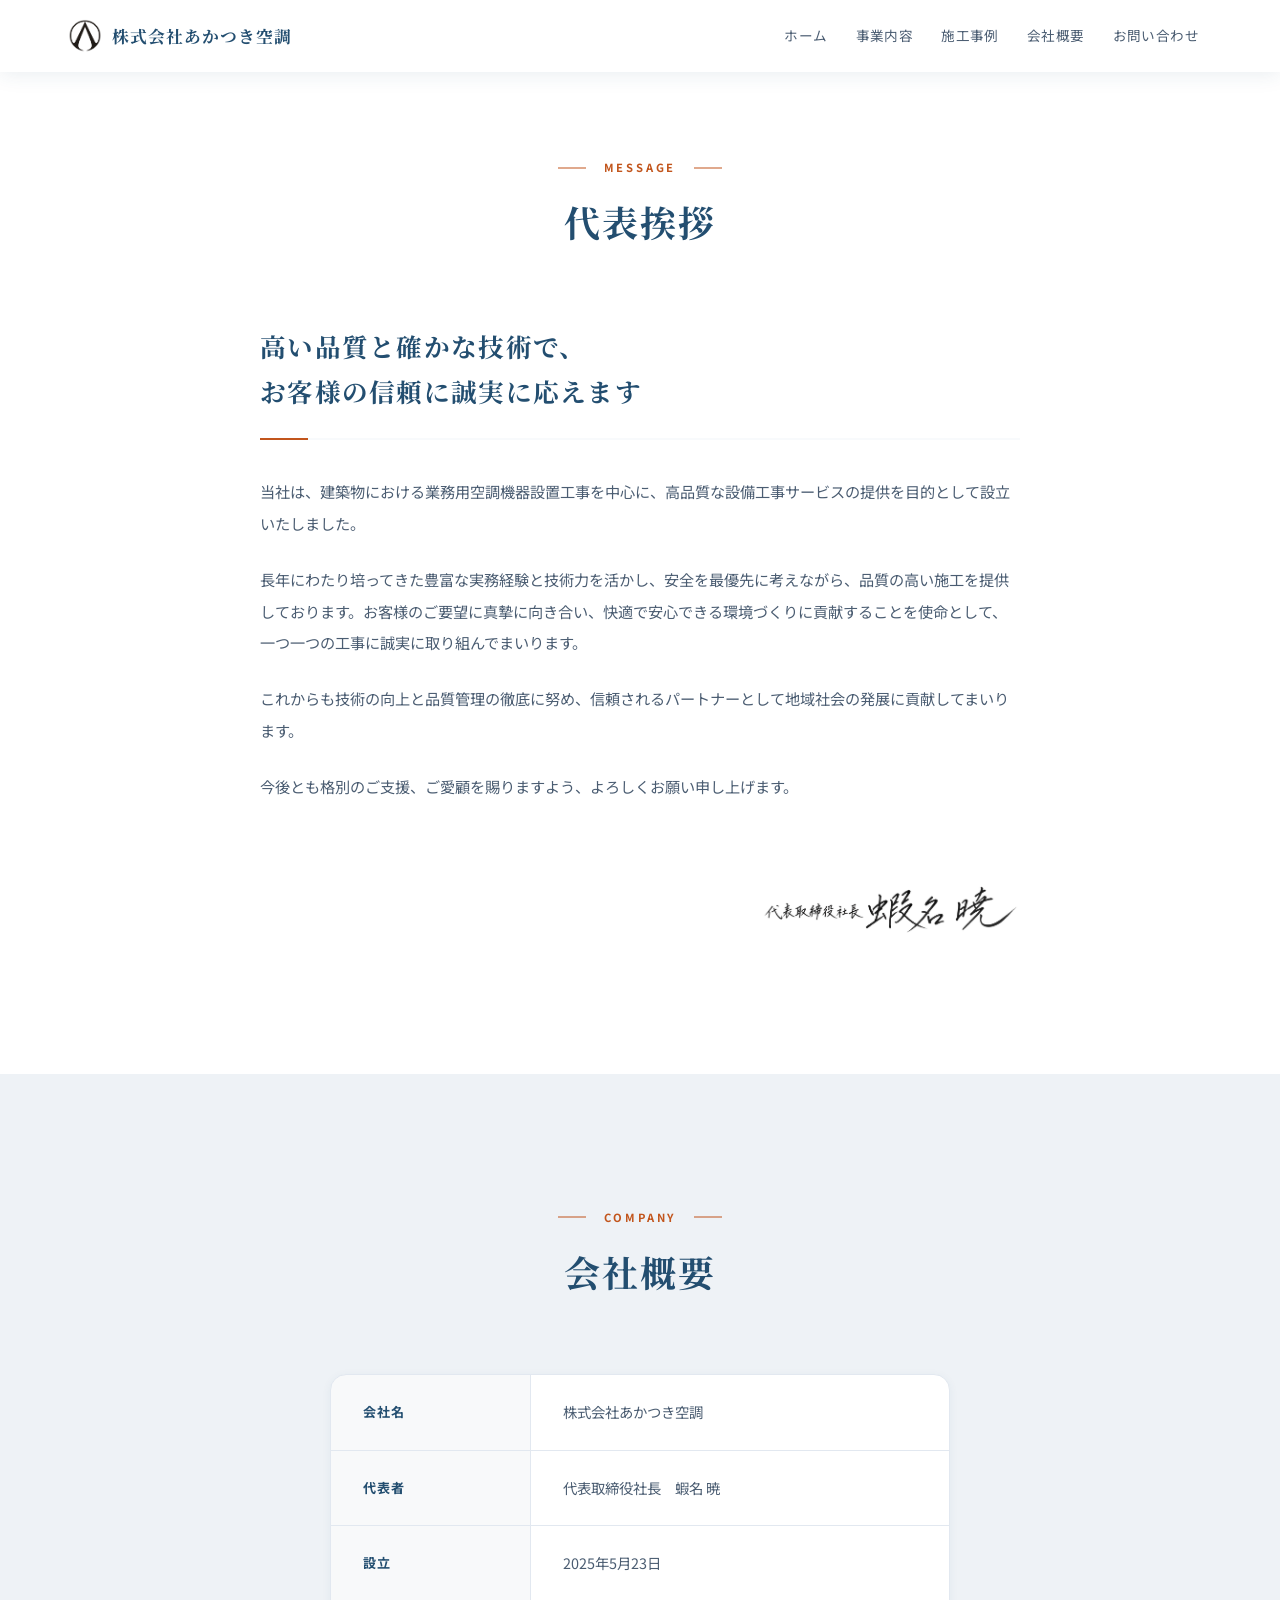
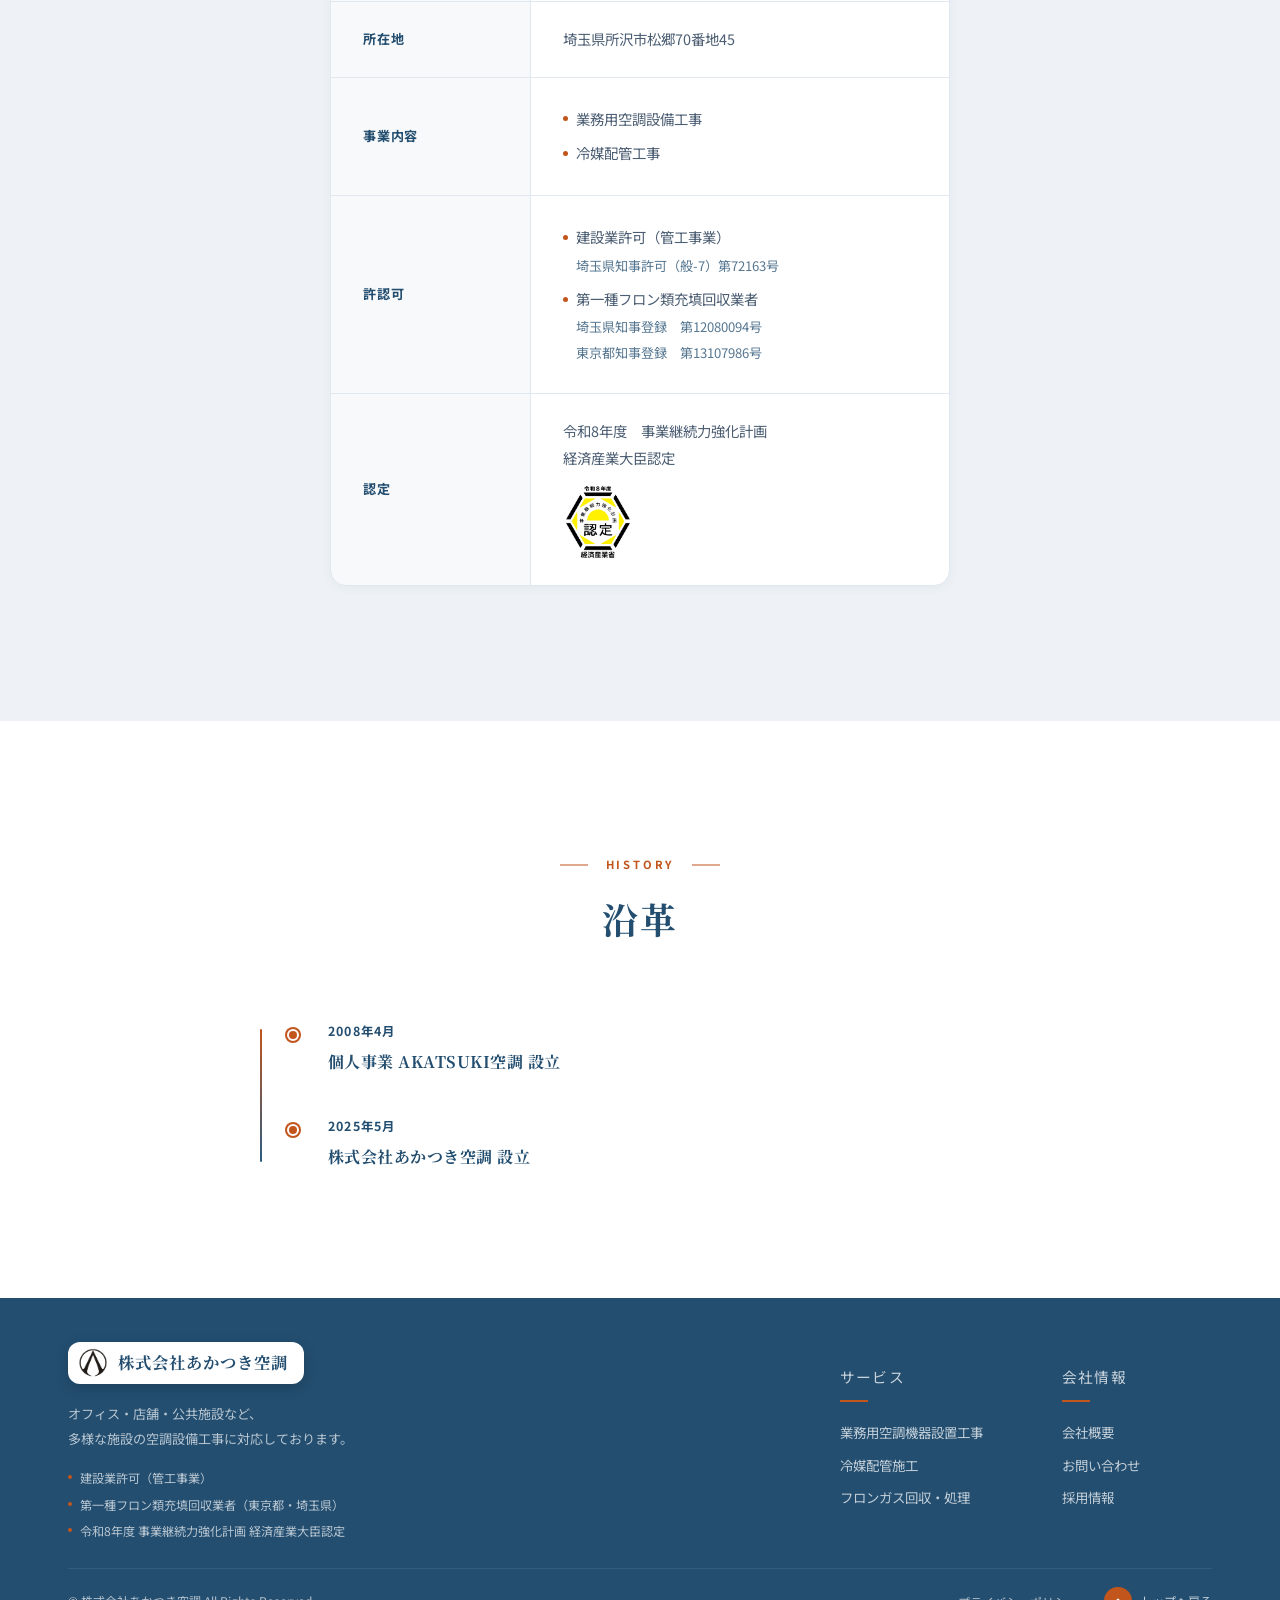
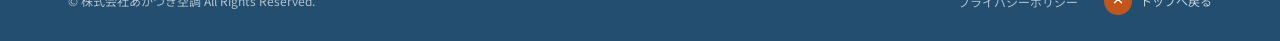
==== about.html @ 354bc242 "1024変更" ====
<!DOCTYPE html>
<html lang="ja">
<head>
    <meta charset="UTF-8">
    <meta name="viewport" content="width=device-width, initial-scale=1.0">
    <meta name="description" content="株式会社あかつき空調の会社情報。代表挨拶・会社概要・沿革をご紹介します。業務用空調機器設置工事・メンテナンスで地域の快適な空間づくりを支えています。">
    <title>会社概要 | 株式会社あかつき空調</title>
    <!-- SEO: 本番公開時は https://example.com を実際のドメインに置き換えてください -->
    <link rel="canonical" href="https://example.com/about.html">
    <meta name="robots" content="index, follow">
    <meta property="og:type" content="website">
    <meta property="og:site_name" content="株式会社あかつき空調">
    <meta property="og:locale" content="ja_JP">
    <meta property="og:title" content="会社概要 | 株式会社あかつき空調">
    <meta property="og:description" content="株式会社あかつき空調の会社情報。代表挨拶・会社概要・沿革をご紹介します。業務用空調機器設置工事・メンテナンスで地域の快適な空間づくりを支えています。">
    <meta property="og:url" content="https://example.com/about.html">
    <meta property="og:image" content="https://example.com/images/オフィス①.jpg">
    <meta name="twitter:card" content="summary_large_image">
    <meta name="twitter:title" content="会社概要 | 株式会社あかつき空調">
    <meta name="twitter:description" content="株式会社あかつき空調の会社情報。代表挨拶・会社概要・沿革をご紹介します。業務用空調機器設置工事・メンテナンスで地域の快適な空間づくりを支えています。">
    <meta name="twitter:image" content="https://example.com/images/オフィス①.jpg">
    <link rel="icon" type="image/svg+xml" href="images/favicon.svg">
    <script type="application/ld+json">
    {
        "@context": "https://schema.org",
        "@type": "BreadcrumbList",
        "itemListElement": [
            {"@type": "ListItem", "position": 1, "name": "ホーム", "item": "https://example.com/"},
            {"@type": "ListItem", "position": 2, "name": "会社概要", "item": "https://example.com/about.html"}
        ]
    }
    </script>
    <link rel="stylesheet" href="style.css?v=20260905">
    <link rel="preconnect" href="https://fonts.googleapis.com">
    <link rel="preconnect" href="https://fonts.gstatic.com" crossorigin>
    <link href="https://fonts.googleapis.com/css2?family=Noto+Serif+JP:wght@400;600;700&family=Noto+Sans+JP:wght@300;400;500;700&family=Yuji+Mai&display=swap" rel="stylesheet">
    <style>
        @font-face {
            font-family: 'KouzanGyousho';
            src: url('fonts/KouzanGyousho-subset.woff2') format('woff2');
            font-weight: 400;
            font-style: normal;
            font-display: swap;
        }
        /* ========== Message (代表挨拶) ========== */
        .message {
            padding-top: calc(var(--header) + 80px);
            padding-bottom: 120px;
            background: var(--white);
        }
        .message__body {
            max-width: 760px;
            margin: 0 auto;
        }
        .message__heading {
            font-family: var(--serif);
            font-size: clamp(1.25rem, 2.5vw, 1.6rem);
            font-weight: 700;
            color: var(--navy);
            letter-spacing: .05em;
            line-height: 1.75;
            margin-bottom: 36px;
            padding-bottom: 24px;
            border-bottom: 2px solid var(--bg);
            position: relative;
        }
        .message__heading::after {
            content: '';
            position: absolute;
            bottom: -2px;
            left: 0;
            width: 48px;
            height: 2px;
            background: var(--orange);
        }
        .message__text {
            font-size: .95rem;
            color: var(--text-2);
            line-height: 2.1;
            margin-bottom: 24px;
        }
        .message__sign {
            margin-top: 64px;
            display: flex;
            flex-direction: column;
            align-items: flex-end;
            text-align: right;
        }
        .message__sign-img {
            width: 260px;
            max-width: 60%;
            height: auto;
            mix-blend-mode: multiply;
        }

        /* ========== Company Info (会社概要) ========== */
        .company {
            padding: 128px 0;
            background: var(--bg-2);
        }
        .company .container { text-align: center; }
        .company__table-wrap {
            display: inline-block;
            width: 100%;
            max-width: 620px;
            text-align: left;
            background: var(--white);
            border-radius: var(--r-lg);
            border: 1px solid var(--border);
            overflow: hidden;
            box-shadow: var(--sh-sm);
        }
        .company__table {
            width: 100%;
            /* separate+spacing:0 にすることで overflow:hidden の角丸クリップが正常動作する */
            border-collapse: separate;
            border-spacing: 0;
        }
        .company__table tr:hover { background: rgba(127,184,214,.06); }
        .company__table th,
        .company__table td {
            border-bottom: 1px solid var(--border);
            transition: background var(--ease);
        }
        .company__table tr:last-child th,
        .company__table tr:last-child td { border-bottom: none; }
        .company__table th {
            width: 200px;
            padding: 24px 32px;
            text-align: left;
            font-size: .82rem;
            font-weight: 700;
            color: var(--navy);
            letter-spacing: .06em;
            background: rgba(35,78,112,.03);
            border-right: 1px solid var(--border);
            white-space: nowrap;
            vertical-align: middle;
        }
        .company__table td {
            padding: 24px 32px;
            font-size: .9rem;
            color: var(--text-2);
            line-height: 1.85;
            vertical-align: middle;
        }
        .company__table td strong {
            color: var(--text);
            font-weight: 600;
        }
        .company__license-list {
            list-style: none;
            padding: 0;
            margin: 0;
        }
        .company__license-list li {
            padding: 4px 0;
            display: flex;
            align-items: flex-start;
            gap: 8px;
        }
        .company__license-list li::before {
            content: '';
            width: 5px;
            height: 5px;
            border-radius: 50%;
            background: var(--orange);
            margin-top: 11px;
            flex-shrink: 0;
        }
        .company__license-list li.is-single {
            align-items: center;
        }
        .company__license-list li.is-single::before {
            margin-top: 0;
        }
        .company__license-sub {
            display: block;
            font-size: .82rem;
            color: var(--gray);
            margin-top: 3px;
        }
        .company__license-sub + .company__license-sub {
            margin-top: 1px;
        }

        /* ========== History (沿革) ========== */
        .history {
            padding: 128px 0;
            background: var(--white);
        }
        .history__timeline {
            max-width: 760px;
            margin: 0 auto;
            position: relative;
            padding-left: 32px;
        }
        .history__timeline::before {
            content: '';
            position: absolute;
            left: 0;
            top: 8px;
            bottom: 8px;
            width: 2px;
            background: linear-gradient(to bottom, var(--orange), var(--navy-2));
            border-radius: 2px;
        }
        .history__item {
            position: relative;
            padding: 0 0 40px 36px;
        }
        .history__item:last-child { padding-bottom: 0; }
        .history__item::before {
            content: '';
            position: absolute;
            left: -5px;
            top: 8px;
            width: 12px;
            height: 12px;
            border-radius: 50%;
            background: var(--orange);
            border: 2px solid var(--white);
            box-shadow: 0 0 0 2px var(--orange);
        }
        .history__year {
            font-size: .78rem;
            font-weight: 700;
            color: var(--navy);
            letter-spacing: .1em;
            margin-bottom: 6px;
        }
        .history__event {
            font-family: var(--serif);
            font-size: 1rem;
            font-weight: 700;
            color: var(--navy);
            letter-spacing: .03em;
        }

        /* ========== Certification row ========== */
        .company__cert-row {
            display: flex;
            flex-direction: column;
            align-items: flex-start;
            gap: 12px;
        }
        .company__cert-logo {
            width: 70px;
            height: auto;
            display: block;
        }

        /* ========== Responsive ========== */
        @media (max-width: 768px) {
            .message {
                padding-top: calc(var(--header) + 48px);
                padding-bottom: 72px;
            }
            .company,
            .history { padding: 72px 0; }

            .company__table th {
                width: 120px;
                padding: 18px 20px;
                font-size: .78rem;
            }
            .company__table td { padding: 18px 20px; font-size: .87rem; }
        }

        @media (max-width: 480px) {
            .company__table th,
            .company__table td { padding: 14px 16px; }
            .company__table th { width: 100px; font-size: .75rem; }
        }
    </style>
</head>
<body>

    <!-- Header -->
    <header class="header header--light" id="header">
        <div class="header__inner container">
            <a href="index.html" class="header__logo">
                <span class="logo__icon">
                    <img src="images/会社ロゴ新_透過.png" alt="株式会社あかつき空調" width="34" height="34" class="brand-mark">
                </span>
                <span class="logo__text">
                    <span class="logo__name">株式会社あかつき空調</span>
                </span>
            </a>

            <nav class="header__nav" id="nav">
                <ul class="nav__list">
                    <li><a href="index.html#hero" class="nav__link">ホーム</a></li>
                    <li><a href="index.html#services" class="nav__link">事業内容</a></li>
                    <li><a href="index.html#cases" class="nav__link">施工事例</a></li>
                    <li><a href="about.html" class="nav__link nav__link--active">会社概要</a></li>
                    <li><a href="index.html#contact" class="nav__link">お問い合わせ</a></li>
                </ul>
            </nav>

            <button class="hamburger" id="hamburger" aria-label="メニューを開く">
                <span></span>
                <span></span>
                <span></span>
            </button>
        </div>
    </header>

    <main>

        <h1 class="visually-hidden">会社概要 | 株式会社あかつき空調</h1>

        <!-- ========== 代表挨拶 ========== -->
        <section class="message" id="message">
            <div class="container">
                <div class="section-header reveal">
                    <span class="section-label">MESSAGE</span>
                    <h2 class="section-title">代表挨拶</h2>
                </div>

                <div class="message__body reveal">
                    <h2 class="message__heading">
                        高い品質と確かな技術で、<br>
                        お客様の信頼に誠実に応えます
                    </h2>
                    <p class="message__text">
                        当社は、建築物における業務用空調機器設置工事を中心に、高品質な設備工事サービスの提供を目的として設立いたしました。
                    </p>
                    <p class="message__text">
                        長年にわたり培ってきた豊富な実務経験と技術力を活かし、安全を最優先に考えながら、品質の高い施工を提供しております。お客様のご要望に真摯に向き合い、快適で安心できる環境づくりに貢献することを使命として、一つ一つの工事に誠実に取り組んでまいります。
                    </p>
                    <p class="message__text">
                        これからも技術の向上と品質管理の徹底に努め、信頼されるパートナーとして地域社会の発展に貢献してまいります。
                    </p>
                    <p class="message__text">
                        今後とも格別のご支援、ご愛顧を賜りますよう、よろしくお願い申し上げます。
                    </p>
                    <div class="message__sign">
                        <img src="images/サイン.jpg" alt="代表取締役社長 蝦名 暁" class="message__sign-img">
                    </div>
                </div>
            </div>
        </section>

        <!-- ========== 会社概要 ========== -->
        <section class="company" id="company">
            <div class="container">
                <div class="section-header reveal">
                    <span class="section-label">COMPANY</span>
                    <h2 class="section-title">会社概要</h2>
                </div>

                <div class="company__table-wrap reveal">
                    <table class="company__table">
                        <tbody>
                            <tr>
                                <th scope="row">会社名</th>
                                <td>株式会社あかつき空調</td>
                            </tr>
                            <tr>
                                <th scope="row">代表者</th>
                                <td>代表取締役社長　蝦名 暁</td>
                            </tr>
                            <tr>
                                <th scope="row">設立</th>
                                <td>2025年5月23日</td>
                            </tr>
                            <tr>
                                <th scope="row">所在地</th>
                                <td>埼玉県所沢市松郷70番地45</td>
                            </tr>
                            <tr>
                                <th scope="row">事業内容</th>
                                <td>
                                    <ul class="company__license-list">
                                        <li class="is-single">業務用空調設備工事</li>
                                        <li class="is-single">冷媒配管工事</li>
                                    </ul>
                                </td>
                            </tr>
                            <tr>
                                <th scope="row">許認可</th>
                                <td>
                                    <ul class="company__license-list">
                                        <li>
                                            <span>
                                                建設業許可（管工事業）
                                                <span class="company__license-sub">埼玉県知事許可（般-7）第72163号</span>
                                            </span>
                                        </li>
                                        <li>
                                            <span>
                                                第一種フロン類充填回収業者
                                                <span class="company__license-sub">埼玉県知事登録　第12080094号</span>
                                                <span class="company__license-sub">東京都知事登録　第13107986号</span>
                                            </span>
                                        </li>
                                    </ul>
                                </td>
                            </tr>
                            <tr>
                                <th scope="row">認定</th>
                                <td>
                                    <div class="company__cert-row">
                                        <span>令和8年度　事業継続力強化計画<br>経済産業大臣認定</span>
                                        <img src="images/認定ロゴ.png" alt="令和8年度事業継続力強化計画認定（経済産業省）" class="company__cert-logo" loading="lazy">
                                    </div>
                                </td>
                            </tr>
                        </tbody>
                    </table>
                </div>
            </div>
        </section>

        <!-- ========== 沿革 ========== -->
        <section class="history" id="history">
            <div class="container">
                <div class="section-header reveal">
                    <span class="section-label">HISTORY</span>
                    <h2 class="section-title">沿革</h2>
                </div>

                <div class="history__timeline reveal">
                    <div class="history__item">
                        <p class="history__year">2008年4月</p>
                        <p class="history__event">個人事業 AKATSUKI空調 設立</p>
                    </div>
                    <div class="history__item">
                        <p class="history__year">2025年5月</p>
                        <p class="history__event">株式会社あかつき空調 設立</p>
                    </div>
                </div>
            </div>
        </section>

    </main>

    <!-- ========== Footer ========== -->
    <footer class="footer">
        <div class="container">
            <div class="footer__main">
                <div class="footer__brand">
                    <a href="index.html" class="footer__logo">
                        <img src="images/会社ロゴ新_透過.png" alt="株式会社あかつき空調" width="30" height="30" class="brand-mark">
                        <span class="footer__logo-text">
                            <span class="footer__logo-name">株式会社あかつき空調</span>
                        </span>
                    </a>
                    <p class="footer__desc">オフィス・店舗・公共施設など、<br>多様な施設の空調設備工事に対応しております。</p>
                    <ul class="footer__license-list">
                        <li>建設業許可（管工事業）</li>
                        <li>第一種フロン類充填回収業者（東京都・埼玉県）</li>
                        <li>令和8年度 事業継続力強化計画 経済産業大臣認定</li>
                    </ul>
                </div>

                <nav class="footer__nav">
                    <div class="footer__col">
                        <h4 class="footer__col-title">サービス</h4>
                        <ul>
                            <li><a href="service-construction.html">業務用空調機器設置工事</a></li>
                            <li><a href="service-maintenance.html">冷媒配管施工</a></li>
                            <li><a href="service-freon.html">フロンガス回収・処理</a></li>
                        </ul>
                    </div>
                    <div class="footer__col">
                        <h4 class="footer__col-title">会社情報</h4>
                        <ul>
                            <li><a href="about.html#message">会社概要</a></li>
                            <li><a href="index.html#contact">お問い合わせ</a></li>
                            <li><a href="recruit.html">採用情報</a></li>
                        </ul>
                    </div>
                </nav>
            </div>

            <div class="footer__bottom">
                <p class="footer__copy">&copy; 株式会社あかつき空調 All Rights Reserved.</p>
                <div class="footer__bottom-right">
                    <ul class="footer__links">
                        <li><a href="privacy.html">プライバシーポリシー</a></li>
                    </ul>
                    <a href="index.html#hero" class="footer__totop">
                        <span class="footer__totop-icon" aria-hidden="true">
                            <svg viewBox="0 0 24 24" fill="none" stroke="currentColor" stroke-width="2.4" stroke-linecap="round" stroke-linejoin="round">
                                <polyline points="6 15 12 9 18 15"></polyline>
                            </svg>
                        </span>
                        トップへ戻る
                    </a>
                </div>
            </div>
        </div>
    </footer>

    <script src="script.js?v=20260905"></script>
</body>
</html>
---- style.css ----
/* =====================================================
   AKATSUKI KUCHO — style.css
===================================================== */

/* ----- Variables ----- */
:root {
    --navy:        #234E70; /* Primary */
    --navy-2:      #2C5D82; /* Primary hover/focus */
    --navy-3:      #3D7196; /* Primary, lighter (gradients) */
    --navy-dark:   #16324A; /* Primary, darkest (overlays / footer depth) */
    --accent:      #7FB8D6; /* Cool accent (pale ice-blue) — used on dark backgrounds */
    --accent-2:    #93C5DD; /* Cool accent hover */
    --orange:      #C2551C; /* Warm highlight (bright, used sparingly) — used on light backgrounds */
    --orange-2:    #D66626; /* Warm highlight hover */
    --white:       #FFFFFF; /* Surface */
    --bg:          #F8FAFC; /* Background */
    --bg-2:        #EEF2F6; /* Background, slightly deeper (services / contact) */
    --border:      #E2E8F0;
    --gray:        #567791; /* Secondary */
    --text:        #1F2937; /* Text */
    --text-2:      #4B5D72; /* Text, muted */

    --serif:  'Noto Serif JP', serif;
    --sans:   'Noto Sans JP', sans-serif;

    --sh-sm:     0 2px 10px rgba(35,78,112,.06);
    --sh-md:     0 10px 32px rgba(35,78,112,.08);
    --sh-lg:     0 20px 60px rgba(35,78,112,.12);
    --sh-orange: 0 8px 22px rgba(194,85,28,.30);

    --ease:   0.3s ease;
    --r:      8px;
    --r-lg:   16px;
    --header: 72px;
    --wrap:   1200px;
}

/* ----- Reset ----- */
*, *::before, *::after { box-sizing: border-box; margin: 0; padding: 0; }
html  { scroll-behavior: smooth; }
body  { font-family: var(--sans); color: var(--text); background: var(--white); line-height: 1.7; -webkit-font-smoothing: antialiased; }
img   { max-width: 100%; display: block; }
a     { text-decoration: none; color: inherit; }
ul    { list-style: none; }
button { font-family: inherit; }

/* ----- Layout ----- */
.container {
    max-width: var(--wrap);
    margin: 0 auto;
    padding: 0 28px;
}

.pc-only { display: block; }

/* ----- Buttons ----- */
.btn {
    display: inline-flex;
    align-items: center;
    justify-content: center;
    gap: 8px;
    padding: 11px 26px;
    border-radius: var(--r);
    font-family: var(--sans);
    font-size: .9rem;
    font-weight: 500;
    letter-spacing: .04em;
    cursor: pointer;
    border: 2px solid transparent;
    transition: background var(--ease), border-color var(--ease),
                color var(--ease), transform var(--ease), box-shadow var(--ease);
}

.btn--lg { padding: 15px 36px; font-size: 1rem; border-radius: 10px; }

.btn--primary {
    background: linear-gradient(135deg, var(--orange) 0%, var(--orange-2) 100%);
    color: var(--white);
    border-color: transparent;
}
.btn--primary:hover {
    background: linear-gradient(135deg, var(--orange-2) 0%, #E07A3C 100%);
    border-color: transparent;
    transform: translateY(-2px);
    box-shadow: var(--sh-orange);
}

.btn--outline {
    background: transparent;
    color: var(--white);
    border-color: rgba(255,255,255,.55);
}
.btn--outline:hover {
    background: rgba(255,255,255,.08);
    border-color: var(--white);
}

.btn--white {
    background: var(--white);
    color: var(--navy);
    border-color: var(--white);
    font-weight: 700;
}
.btn--white:hover {
    background: var(--bg);
    transform: translateY(-2px);
    box-shadow: var(--sh-lg);
}

/* ----- Section header ----- */
.section-header {
    text-align: center;
    margin-bottom: 72px;
}

.section-label {
    display: inline-block;
    font-size: .7rem;
    font-weight: 700;
    letter-spacing: .25em;
    color: var(--orange);
    margin-bottom: 14px;
    position: relative;
    padding: 0 18px;
}
.section-label::before,
.section-label::after {
    content: '';
    position: absolute;
    top: 50%;
    width: 28px;
    height: 1px;
    background: var(--orange);
    transform: translateY(-50%);
}
.section-label::before { right: 100%; }
.section-label::after  { left:  100%; }

.section-label--light            { color: rgba(255,255,255,.65); }
.section-label--light::before,
.section-label--light::after     { background: rgba(255,255,255,.35); }

.section-title {
    font-family: var(--serif);
    font-size: clamp(1.7rem, 3vw, 2.25rem);
    font-weight: 700;
    color: var(--navy);
    letter-spacing: .05em;
    margin-bottom: 16px;
}
.section-title--light { color: var(--white); }

.section-desc {
    color: var(--text-2);
    font-size: .95rem;
    max-width: 480px;
    margin: 0 auto;
}

/* ----- Scroll-reveal ----- */
.reveal {
    opacity: 0;
    transform: translateY(36px);
    transition: opacity .7s ease, transform .7s ease;
}
.reveal.visible {
    opacity: 1;
    transform: none;
}

/* ----- Hero fade-in (on load) ----- */
.fade-in {
    opacity: 0;
    transform: translateY(24px);
    animation: fadeUp .85s ease forwards;
}
.fade-in:nth-child(1) { animation-delay: .10s; }
.fade-in:nth-child(2) { animation-delay: .22s; }
.fade-in:nth-child(3) { animation-delay: .38s; }
.fade-in:nth-child(4) { animation-delay: .54s; }

@keyframes fadeUp {
    to { opacity: 1; transform: none; }
}

/* =====================================================
   HEADER
===================================================== */
.header {
    position: fixed;
    inset: 0 0 auto 0;
    height: var(--header);
    z-index: 200;
    background: rgba(255,255,255,.96);
    backdrop-filter: blur(10px);
    box-shadow: 0 2px 20px rgba(35,78,112,.10);
    transition: background var(--ease), box-shadow var(--ease);
}
.header.scrolled.scrolling {
    background: rgba(255,255,255,.75);
    box-shadow: none;
}

.header__inner {
    display: flex;
    align-items: center;
    height: 100%;
    gap: 24px;
}

/* Logo */
.header__logo {
    display: flex;
    align-items: center;
    gap: 10px;
    flex-shrink: 0;
}
.brand-mark {
    display: block;
    object-fit: contain;
}
.logo__text {
    display: flex;
    flex-direction: column;
    line-height: 1.1;
}
.logo__name {
    font-family: var(--serif);
    font-size: 1.05rem;
    font-weight: 700;
    color: var(--navy);
    letter-spacing: .06em;
}

/* Nav */
.header__nav { margin-left: auto; }

.nav__list {
    display: flex;
    gap: 2px;
}
.nav__link {
    display: block;
    padding: 8px 13px;
    font-size: .85rem;
    color: var(--text-2);
    font-weight: 400;
    border-radius: var(--r);
    letter-spacing: .03em;
    transition: color var(--ease), background var(--ease);
}
.nav__link:hover {
    color: var(--navy);
    background: rgba(127,184,214,.14);
}
.nav__link--active { color: var(--navy); background: transparent; }

/* Hamburger */
.hamburger {
    display: none;
    flex-direction: column;
    justify-content: center;
    gap: 5px;
    width: 38px;
    height: 38px;
    background: none;
    border: none;
    cursor: pointer;
    padding: 5px;
    margin-left: auto;
}
.hamburger span {
    display: block;
    height: 2px;
    background: var(--navy);
    border-radius: 2px;
    transition: transform .3s ease, opacity .3s ease;
    transform-origin: center;
}
.hamburger.open span:nth-child(1) { transform: translateY(7px) rotate(45deg); }
.hamburger.open span:nth-child(2) { opacity: 0; transform: scaleX(0); }
.hamburger.open span:nth-child(3) { transform: translateY(-7px) rotate(-45deg); }

/* =====================================================
   HERO
===================================================== */
.hero {
    position: relative;
    min-height: 90vh;
    display: flex;
    align-items: center;
    background: var(--navy-dark); /* ultimate fallback */
    overflow: hidden;
    padding-top: var(--header);
}

/* Hero background photo */
.hero__bg-photo {
    position: absolute;
    inset: 0;
    z-index: 0;
    background-image: url('images/heroグリッド無.jpg');
    background-size: cover;
    background-position: center bottom;
    background-repeat: no-repeat;
}

/* Left-to-right overlay: dark on text side, transparent on bright side */
.hero__overlay {
    position: absolute;
    inset: 0;
    z-index: 1;
    background: linear-gradient(
        108deg,
        rgba(22, 50, 74, 0.68) 0%,
        rgba(22, 50, 74, 0.50) 35%,
        rgba(22, 50, 74, 0.16) 60%,
        rgba(22, 50, 74, 0.0)  100%
    );
}



/* Content */
.hero__content {
    position: relative;
    z-index: 4;
    max-width: 760px;
    padding-top: 32px;
    padding-bottom: 88px;
    margin-left: 5%;
    margin-right: auto;
}

.hero__badge {
    display: inline-block;
    background: rgba(255,255,255,.92);
    border: 1px solid rgba(255,255,255,.5);
    color: var(--navy);
    padding: 5px 18px;
    border-radius: 100px;
    font-size: .75rem;
    font-weight: 600;
    letter-spacing: .12em;
    margin-bottom: 28px;
}

.hero__title {
    font-family: var(--serif);
    font-size: clamp(2.3rem, 5vw, 3.9rem);
    font-weight: 700;
    color: var(--white);
    line-height: 1.45;
    margin-bottom: 28px;
    letter-spacing: .04em;
}
.hero__title--accent {
    color: var(--navy);
    text-shadow: 0 0 16px rgba(255,255,255,.6), 0 0 4px rgba(255,255,255,.4);
    position: relative;
    display: inline-block;
}
.hero__title--accent::after {
    content: '';
    position: absolute;
    bottom: 0px;
    left: 0;
    right: 0;
    height: 3px;
    background: var(--navy);
    border-radius: 2px;
    opacity: .85;
}

.hero__desc {
    color: rgba(255,255,255,.7);
    font-size: 1.02rem;
    font-weight: 300;
    line-height: 1.95;
    margin-bottom: 44px;
}

.hero__buttons { display: flex; gap: 16px; flex-wrap: wrap; }



/* =====================================================
   SERVICES
===================================================== */
.services {
    padding: 128px 0;
    background: var(--bg-2);
}

.services__grid {
    display: grid;
    grid-template-columns: repeat(3, 1fr);
    gap: 26px;
    max-width: 1140px;
    margin: 0 auto;
}

.service-card {
    background: var(--white);
    border: 1px solid var(--border);
    border-radius: var(--r-lg);
    padding: 44px 36px 36px;
    position: relative;
    overflow: hidden;
    box-shadow: var(--sh-sm);
    transition: transform .4s var(--ease), box-shadow .4s var(--ease), border-color var(--ease);
    display: flex;
    flex-direction: column;
}

/* Top accent bar that sweeps in on hover */
.service-card::before {
    content: '';
    position: absolute;
    top: 0; left: 0; right: 0;
    height: 4px;
    background: linear-gradient(90deg, var(--orange) 0%, var(--navy-3) 100%);
    transform: scaleX(0);
    transform-origin: left;
    transition: transform .5s ease;
}
.service-card:hover::before { transform: scaleX(1); }

/* Soft decorative glow tucked into the corner */
.service-card::after {
    content: '';
    position: absolute;
    top: -50px; right: -50px;
    width: 160px;
    height: 160px;
    background: radial-gradient(circle, rgba(127,184,214,.20) 0%, rgba(127,184,214,0) 72%);
    border-radius: 50%;
    z-index: 0;
    pointer-events: none;
    transition: transform .5s ease;
}
.service-card:hover::after { transform: scale(1.15); }

.service-card > * {
    position: relative;
    z-index: 1;
}

.service-card:hover {
    transform: translateY(-8px);
    box-shadow: 0 22px 46px rgba(35,78,112,.16), 0 6px 18px rgba(194,85,28,.07);
    border-color: rgba(127,184,214,.45);
}

/* Featured (dark) card */
.service-card--dark {
    background: linear-gradient(150deg, var(--navy) 0%, var(--navy-3) 100%);
    border-color: transparent;
    color: var(--white);
}
.service-card--dark:hover { border-color: rgba(127,184,214,.45); }

.service-card__badge {
    position: absolute;
    top: -12px;
    left: 36px;
    background: var(--navy);
    color: var(--white);
    font-size: .68rem;
    font-weight: 700;
    padding: 4px 12px;
    border-radius: 100px;
    letter-spacing: .06em;
}

.service-card__num {
    width: 52px;
    height: 52px;
    border-radius: 50%;
    background: linear-gradient(135deg, var(--navy) 0%, var(--navy-3) 100%);
    color: var(--white);
    font-family: var(--serif);
    font-size: 1.05rem;
    font-weight: 700;
    letter-spacing: 0;
    display: flex;
    align-items: center;
    justify-content: center;
    margin-bottom: 22px;
    box-shadow: 0 8px 18px rgba(35,78,112,.28);
    transition: transform var(--ease);
}
.service-card:hover .service-card__num { transform: scale(1.08) rotate(-6deg); }
.service-card--dark .service-card__num { background: rgba(255,255,255,.12); box-shadow: none; }

.service-card__icon-wrap {
    width: 66px;
    height: 66px;
    background: rgba(127,184,214,.10);
    border-radius: 13px;
    display: flex;
    align-items: center;
    justify-content: center;
    margin-bottom: 24px;
}
.service-card--dark .service-card__icon-wrap { background: rgba(255,255,255,.08); }

.service-card__title {
    font-family: var(--serif);
    font-size: 1.25rem;
    font-weight: 700;
    color: var(--navy);
    letter-spacing: .04em;
    margin-bottom: 14px;
}
.service-card--dark .service-card__title { color: var(--white); }

.service-card__text {
    font-size: .875rem;
    color: var(--text-2);
    flex: 1;
    line-height: 1.85;
    margin-bottom: 20px;
}
.service-card--dark .service-card__text { color: rgba(255,255,255,.65); }

.service-card__list {
    border-top: 1px solid var(--border);
    padding-top: 18px;
    margin-bottom: 26px;
}
.service-card--dark .service-card__list { border-color: rgba(255,255,255,.12); }

.service-card__list li {
    font-size: .84rem;
    color: var(--text-2);
    padding: 5px 0;
    display: flex;
    align-items: center;
    gap: 9px;
}
.service-card--dark .service-card__list li { color: rgba(255,255,255,.7); }

.service-card__list li::before {
    content: '✓';
    width: 18px;
    height: 18px;
    flex-shrink: 0;
    border-radius: 50%;
    background: linear-gradient(135deg, var(--orange) 0%, var(--orange-2) 100%);
    color: var(--white);
    font-size: .58rem;
    font-weight: 700;
    line-height: 1;
    display: flex;
    align-items: center;
    justify-content: center;
}

.service-card__link {
    align-self: flex-start;
    font-size: .85rem;
    font-weight: 600;
    color: var(--orange);
    display: inline-flex;
    align-items: center;
    gap: 8px;
    padding: 10px 20px;
    border-radius: 100px;
    border: 1.5px solid rgba(194,85,28,.3);
    transition: background var(--ease), color var(--ease), border-color var(--ease), gap var(--ease);
}
.service-card__link:hover {
    background: var(--orange);
    border-color: var(--orange);
    color: var(--white);
    gap: 12px;
}
.service-card__link--light { color: rgba(255,255,255,.85); border-color: rgba(255,255,255,.3); }
.service-card__link--light:hover { background: var(--white); color: var(--navy); border-color: var(--white); }

.arrow { display: inline-block; transition: transform var(--ease); }
.service-card__link:hover .arrow { transform: translateX(4px); }

/* =====================================================
   FEATURES
===================================================== */
/* =====================================================
   STATS
===================================================== */
.stats {
    position: relative;
    padding: 128px 0;
    background: var(--navy);
    overflow: hidden;
}

.stats__bg-grid {
    position: absolute;
    inset: 0;
    background-image:
        linear-gradient(rgba(127,184,214,.05) 1px, transparent 1px),
        linear-gradient(90deg, rgba(127,184,214,.05) 1px, transparent 1px);
    background-size: 56px 56px;
}

.stats .container { position: relative; z-index: 1; }

.stats__grid {
    display: grid;
    grid-template-columns: repeat(4, 1fr);
    gap: 24px;
    margin-top: 8px;
}

.stat-item {
    text-align: center;
    padding: 44px 16px;
    border: 1px solid rgba(127,184,214,.20);
    border-radius: var(--r-lg);
    background: rgba(255,255,255,.04);
    box-shadow: inset 0 1px 0 rgba(255,255,255,.06);
    transition: background var(--ease), border-color var(--ease), box-shadow var(--ease);
}
.stat-item:hover {
    background: rgba(255,255,255,.07);
    border-color: rgba(127,184,214,.4);
    box-shadow:
        0 10px 28px rgba(16,32,48,.28),
        inset 0 1px 0 rgba(255,255,255,.1);
}

.stat-item__num {
    display: flex;
    align-items: baseline;
    justify-content: center;
    gap: 4px;
    margin-bottom: 10px;
}

.counter {
    font-family: var(--serif);
    font-size: clamp(2.6rem, 4vw, 3.5rem);
    font-weight: 700;
    color: var(--white);
    line-height: 1;
}

.stat-item__unit {
    font-size: 1rem;
    color: var(--accent);
    font-weight: 700;
}

.stat-item__label {
    font-size: .8rem;
    color: rgba(255,255,255,.68);
    letter-spacing: .07em;
}

/* =====================================================
   CASES
===================================================== */
.cases {
    padding: 128px 0;
    background: var(--white);
}

.cases__grid {
    display: grid;
    grid-template-columns: repeat(2, 1fr);
    gap: 26px;
}

.case-card {
    background: var(--white);
    border: 1px solid var(--border);
    border-radius: var(--r-lg);
    position: relative;
    overflow: hidden;
    box-shadow: var(--sh-sm);
    transition: transform var(--ease), box-shadow var(--ease), border-color var(--ease);
}
.case-card:hover {
    transform: translateY(-6px);
    box-shadow: 0 20px 42px rgba(35,78,112,.14), 0 6px 16px rgba(194,85,28,.06);
    border-color: rgba(127,184,214,.4);
}

/* Top accent bar that sweeps in on hover */
.case-card::before {
    content: '';
    position: absolute;
    top: 0; left: 0; right: 0;
    height: 4px;
    background: linear-gradient(90deg, var(--orange) 0%, var(--navy-3) 100%);
    transform: scaleX(0);
    transform-origin: left;
    transition: transform .5s ease;
    z-index: 3;
}
.case-card:hover::before { transform: scaleX(1); }

/* Thumbnail */
.case-card__thumb {
    aspect-ratio: 3 / 4;
    position: relative;
    display: flex;
    align-items: center;
    justify-content: center;
    overflow: hidden;
}
.case-card__thumb--office    { background: linear-gradient(140deg, #234E70 0%, #3D7196 60%, #16324A 100%); }
.case-card__thumb--school    { background: linear-gradient(140deg, #24485C 0%, #4A7B93 60%, #17323F 100%); }
.case-card__thumb--tenant    { background: linear-gradient(140deg, #2A567A 0%, #4A82A6 60%, #1A3A52 100%); }
.case-card__thumb--warehouse { background: linear-gradient(140deg, #2C4A63 0%, #5F7D95 60%, #1D3547 100%); }

/* Subtle pattern overlay */
.case-card__thumb::before {
    content: '';
    position: absolute;
    inset: 0;
    background:
        repeating-linear-gradient(0deg, transparent, transparent 28px, rgba(255,255,255,.025) 28px, rgba(255,255,255,.025) 29px),
        repeating-linear-gradient(90deg, transparent, transparent 28px, rgba(255,255,255,.025) 28px, rgba(255,255,255,.025) 29px);
}

/* Orange gradient accent at bottom */
.case-card__thumb::after {
    content: '';
    position: absolute;
    bottom: 0; left: 0; right: 0;
    height: 60px;
    background: linear-gradient(to top, rgba(22,50,74,.55), transparent);
}

.case-card__thumb-slide {
    position: absolute;
    inset: 0;
    width: 100%;
    height: 100%;
    object-fit: cover;
    z-index: 0;
    opacity: 0;
    transform: scale(1);
    transition: opacity 1.6s ease, transform 7s ease-out;
    pointer-events: none;
}

/* Interactive slider: JS toggles .is-active on the current slide/dot.
   Fading a slide out and the next one in at the same time (both transition
   on the same "opacity" duration) produces a true crossfade, and the slow
   transform transition gives each photo a gentle, continuous Ken Burns zoom. */
.case-card__thumb-slide.is-active {
    opacity: 1;
    transform: scale(1.06);
    z-index: 1;
}

@media (prefers-reduced-motion: reduce) {
    .case-card__thumb-slide { transition: opacity .3s ease; }
    .case-card__thumb-slide.is-active { transform: scale(1); }
}

.case-card__thumb-icon {
    position: absolute;
    z-index: 1;
}

.case-card__category {
    position: absolute;
    bottom: 14px;
    left: 18px;
    z-index: 2;
    background: var(--navy);
    color: var(--white);
    font-size: .7rem;
    font-weight: 700;
    padding: 4px 12px;
    border-radius: 100px;
    letter-spacing: .06em;
}

/* Dot indicators */
.case-card__thumb-dots {
    position: absolute;
    bottom: 14px;
    right: 18px;
    z-index: 3;
    display: flex;
    align-items: center;
    gap: 6px;
}
.case-card__thumb-dot {
    width: 6px;
    height: 6px;
    padding: 0;
    border: none;
    border-radius: 50%;
    background: rgba(255,255,255,.5);
    cursor: pointer;
    transition: background var(--ease), transform var(--ease);
}
.case-card__thumb-dot:hover { background: rgba(255,255,255,.8); }
.case-card__thumb-dot.is-active {
    background: var(--white);
    transform: scale(1.35);
}

.case-card__body { padding: 28px 30px; }

.case-card__meta {
    font-size: .72rem;
    color: var(--gray);
    letter-spacing: .07em;
    margin-bottom: 9px;
}

.case-card__title {
    font-family: var(--serif);
    font-size: 1rem;
    font-weight: 700;
    color: var(--navy);
    line-height: 1.55;
    margin-bottom: 15px;
    padding-bottom: 14px;
    position: relative;
}
.case-card__title::after {
    content: '';
    position: absolute;
    left: 0;
    bottom: 0;
    width: 28px;
    height: 2px;
    background: var(--orange);
    transition: width var(--ease);
}
.case-card:hover .case-card__title::after { width: 44px; }

.case-card__text {
    font-size: .84rem;
    color: var(--text-2);
    line-height: 1.85;
}

/* =====================================================
   NEWS
===================================================== */
.news {
    padding: 128px 0;
    background: var(--white);
}

.news__list {
    max-width: 860px;
    margin: 0 auto;
    display: flex;
    flex-direction: column;
    gap: 10px;
}

.news-item {
    display: flex;
    align-items: center;
    gap: 20px;
    padding: 22px 28px;
    background: var(--white);
    border: 1px solid var(--border);
    border-radius: var(--r);
    transition: box-shadow var(--ease), transform var(--ease);
}
.news-item:hover {
    box-shadow: var(--sh-sm);
    transform: translateX(4px);
}

.news-item__date {
    font-size: .82rem;
    color: var(--gray);
    letter-spacing: .05em;
    white-space: nowrap;
    flex-shrink: 0;
    min-width: 80px;
}

.news-item__cat {
    flex-shrink: 0;
    font-size: .68rem;
    font-weight: 700;
    letter-spacing: .08em;
    padding: 3px 12px;
    border-radius: 100px;
    background: var(--orange);
    color: var(--white);
    white-space: nowrap;
}
.news-item__cat--work {
    background: var(--navy);
    color: var(--white);
}

.news-item__title {
    font-size: .9rem;
    color: var(--navy);
    line-height: 1.6;
    transition: color var(--ease);
}
a.news-item__title:hover { color: var(--navy-2); }

/* =====================================================
   CONTACT
===================================================== */
.contact {
    position: relative;
    padding: 128px 0;
    background: var(--bg-2);
    overflow: hidden;
}

.contact__glow {
    position: absolute;
    top: -200px;
    right: -200px;
    width: 650px;
    height: 650px;
    border-radius: 50%;
    background: radial-gradient(circle, rgba(127,184,214,.10) 0%, transparent 65%);
    pointer-events: none;
}

.contact .container { position: relative; z-index: 1; }

.contact__inner { text-align: center; }

.contact__title {
    font-family: var(--serif);
    font-size: clamp(1.6rem, 3vw, 2.1rem);
    font-weight: 700;
    color: var(--navy);
    margin: 12px 0 20px;
    letter-spacing: .04em;
}

.contact__desc {
    color: var(--text-2);
    font-size: .95rem;
    line-height: 2;
    margin-bottom: 52px;
}

.contact__form {
    width: 100%;
    max-width: 760px;
    margin: 0 auto;
    text-align: left;
}

.contact__form-row {
    display: grid;
    grid-template-columns: 1fr 1fr;
    gap: 20px;
}

.contact__form-group {
    display: flex;
    flex-direction: column;
    gap: 8px;
    margin-bottom: 20px;
}

.contact__label {
    font-size: .82rem;
    color: var(--text-2);
    font-weight: 600;
    letter-spacing: .03em;
}

.contact__required {
    color: var(--orange);
    margin-left: 3px;
}

.contact__input,
.contact__select,
.contact__textarea {
    width: 100%;
    background: var(--white);
    border: 1.5px solid var(--border);
    border-radius: var(--r);
    padding: 12px 16px;
    font-family: var(--sans);
    font-size: .92rem;
    color: var(--text);
    outline: none;
    transition: border-color var(--ease), box-shadow var(--ease);
    -webkit-appearance: none;
    appearance: none;
    box-shadow: var(--sh-sm);
}

.contact__input::placeholder,
.contact__textarea::placeholder {
    color: var(--gray);
}

.contact__select {
    background-image: url("data:image/svg+xml,%3Csvg xmlns='http://www.w3.org/2000/svg' width='12' height='8' viewBox='0 0 12 8'%3E%3Cpath d='M1 1l5 5 5-5' stroke='%23567791' stroke-width='1.8' fill='none' stroke-linecap='round' stroke-linejoin='round'/%3E%3C/svg%3E");
    background-repeat: no-repeat;
    background-position: right 14px center;
    padding-right: 40px;
    cursor: pointer;
}

.contact__select option {
    background: var(--white);
    color: var(--text);
}

.contact__checkbox-group {
    display: flex;
    flex-wrap: wrap;
    gap: 10px;
}

.contact__checkbox {
    display: flex;
    align-items: center;
    gap: 8px;
    background: var(--white);
    border: 1.5px solid var(--border);
    border-radius: var(--r);
    padding: 10px 16px;
    font-size: .88rem;
    color: var(--text-2);
    cursor: pointer;
    box-shadow: var(--sh-sm);
    transition: border-color var(--ease), background var(--ease), color var(--ease);
}

.contact__checkbox:hover { border-color: var(--navy-3); }

.contact__checkbox-input {
    appearance: none;
    -webkit-appearance: none;
    width: 17px;
    height: 17px;
    flex-shrink: 0;
    border: 1.5px solid var(--border);
    border-radius: 4px;
    display: grid;
    place-content: center;
    cursor: pointer;
    transition: border-color var(--ease), background var(--ease);
}

.contact__checkbox-input::before {
    content: '';
    width: 9px;
    height: 9px;
    transform: scale(0);
    transition: transform var(--ease);
    box-shadow: inset 1em 1em var(--white);
    clip-path: polygon(14% 44%, 0 65%, 50% 100%, 100% 16%, 80% 0%, 43% 62%);
}

.contact__checkbox-input:checked {
    background: var(--orange);
    border-color: var(--orange);
}

.contact__checkbox-input:checked::before { transform: scale(1); }

.contact__checkbox:has(.contact__checkbox-input:checked),
.contact__checkbox.is-checked {
    border-color: var(--orange);
    background: rgba(194,85,28,.06);
    color: var(--navy);
}

.contact__input:focus,
.contact__select:focus,
.contact__textarea:focus {
    border-color: var(--navy-2);
    box-shadow: 0 0 0 3px rgba(127,184,214,.20);
}

.contact__textarea {
    resize: vertical;
    min-height: 140px;
    line-height: 1.7;
}

.contact__form-submit {
    text-align: center;
    margin-top: 8px;
}

/* =====================================================
   FOOTER
===================================================== */
.footer {
    background: var(--navy);
    padding: 44px 0 0;
}

.footer__main {
    display: flex;
    align-items: center;
    justify-content: space-between;
    gap: 48px;
    padding-bottom: 26px;
    border-bottom: 1px solid rgba(255,255,255,.07);
}

.footer__brand { flex: 0 0 300px; }

.footer__logo {
    display: flex;
    align-items: center;
    gap: 10px;
    width: fit-content;
    margin-bottom: 18px;
    background: var(--white);
    padding: 6px 16px 6px 10px;
    border-radius: 12px;
    box-shadow: 0 4px 14px rgba(0,0,0,.18);
}
.footer__logo-text {
    display: flex;
    flex-direction: column;
    line-height: 1.1;
}
.footer__logo-name {
    font-family: var(--serif);
    font-size: 1.02rem;
    font-weight: 700;
    color: var(--navy);
    letter-spacing: .06em;
}

.footer__desc {
    font-size: .82rem;
    color: rgba(255,255,255,.68);
    line-height: 1.9;
    max-width: 300px;
}

.footer__license-list {
    list-style: none;
    margin-top: 16px;
    max-width: 300px;
}
.footer__license-list li {
    display: flex;
    align-items: flex-start;
    gap: 8px;
    font-size: .76rem;
    color: rgba(255,255,255,.68);
    line-height: 1.7;
}
.footer__license-list li + li { margin-top: 6px; }
.footer__license-list li::before {
    content: '';
    flex: 0 0 auto;
    width: 4px;
    height: 4px;
    border-radius: 50%;
    background: var(--orange);
    margin-top: 7px;
}


.footer__nav {
    display: flex;
    gap: 72px;
}

.footer__col { flex: 0 0 auto; min-width: 150px; }

.footer__col-title {
    position: relative;
    font-size: .92rem;
    font-weight: 400;
    color: rgba(255,255,255,.75);
    letter-spacing: .08em;
    margin-bottom: 20px;
    padding-bottom: 13px;
}
.footer__col-title::after {
    content: '';
    position: absolute;
    left: 0;
    bottom: 0;
    width: 28px;
    height: 2px;
    background: var(--orange);
}

.footer__col ul li {
    margin-bottom: 11px;
    font-size: .84rem;
    color: rgba(255,255,255,.72);
    line-height: 1.6;
}
.footer__col a {
    font-size: .84rem;
    color: rgba(255,255,255,.72);
    transition: color var(--ease);
}
.footer__col a:hover { color: var(--white); }

.footer__bottom {
    display: flex;
    align-items: center;
    justify-content: space-between;
    padding: 18px 0 26px;
}

.footer__copy {
    font-size: .75rem;
    color: rgba(255,255,255,.65);
}

.footer__bottom-right {
    display: flex;
    align-items: center;
    gap: 26px;
}

.footer__links {
    display: flex;
    gap: 24px;
}
.footer__links a {
    font-size: .75rem;
    color: rgba(255,255,255,.65);
    transition: color var(--ease);
}
.footer__links a:hover { color: var(--white); }

.footer__totop {
    display: flex;
    align-items: center;
    gap: 8px;
    font-size: .75rem;
    color: rgba(255,255,255,.75);
    white-space: nowrap;
    transition: color var(--ease), transform var(--ease);
}
.footer__totop:hover { color: var(--white); transform: translateY(-2px); }
.footer__totop-icon {
    display: flex;
    align-items: center;
    justify-content: center;
    width: 28px;
    height: 28px;
    border-radius: 50%;
    background: var(--orange);
    flex: 0 0 auto;
}
.footer__totop-icon svg {
    width: 14px;
    height: 14px;
    stroke: var(--white);
}

/* =====================================================
   RESPONSIVE
===================================================== */
@media (max-width: 1024px) {
    .stats__grid    { grid-template-columns: repeat(2, 1fr); }

    .footer__main { flex-wrap: wrap; justify-content: flex-start; gap: 40px; }
    .footer__brand { flex: 0 0 100%; }
}

/* タブレット：施工事例を2列に */
@media (max-width: 960px) {
    .cases__grid { grid-template-columns: repeat(2, 1fr); gap: 22px; }
}

@media (max-width: 900px) {
    .services__grid { grid-template-columns: repeat(2, 1fr); }
}

@media (max-width: 640px) {
    .cases__grid    { grid-template-columns: 1fr; gap: 20px; }
    .services__grid { grid-template-columns: 1fr; gap: 20px; }
    .news-item { flex-wrap: wrap; gap: 10px; padding: 18px 20px; }
}

@media (max-width: 768px) {
    :root { --header: 60px; }

    .pc-only { display: none; }

    body.nav-open { overflow: hidden; }

    /* Backdrop-filter on a fixed header forces a re-blur of the scrolling
       content behind it every frame, which is a common cause of janky
       scrolling on mobile browsers. Drop it in favor of a near-opaque
       background so the header still reads as translucent without the
       per-frame blur cost. */
    .header {
        backdrop-filter: none;
        -webkit-backdrop-filter: none;
        background: rgba(255,255,255,.98);
    }
    .header.scrolled.scrolling { background: rgba(255,255,255,.92); }

    /* Mobile nav */
    .header__nav {
        position: fixed;
        top: var(--header);
        left: 0; right: 0;
        max-height: calc(100vh - var(--header));
        z-index: 300;
        display: flex;
        align-items: center;
        background: var(--white);
        padding: 12px 40px;
        transform: translateY(-16px);
        opacity: 0;
        visibility: hidden;
        pointer-events: none;
        transition: transform .4s ease, opacity .35s ease, visibility 0s linear .4s;
        box-shadow: 0 16px 40px rgba(35,78,112,.14);
        overflow-y: auto;
    }
    .header__nav.open {
        transform: translateY(0);
        opacity: 1;
        visibility: visible;
        pointer-events: auto;
        transition: transform .4s ease, opacity .35s ease, visibility 0s;
    }
    .nav__list {
        flex-direction: column;
        gap: 0;
        width: 100%;
        margin: auto 0;
    }
    .header__nav .nav__list li { border-bottom: 1px solid var(--border); }
    .header__nav .nav__list li:first-child { border-top: 1px solid var(--border); }
    .header__nav .nav__list li {
        opacity: 0;
        transform: translateY(10px);
        transition: opacity .4s ease, transform .4s ease;
    }
    .header__nav.open .nav__list li {
        opacity: 1;
        transform: translateY(0);
    }
    .header__nav.open .nav__list li:nth-child(1) { transition-delay: .06s; }
    .header__nav.open .nav__list li:nth-child(2) { transition-delay: .11s; }
    .header__nav.open .nav__list li:nth-child(3) { transition-delay: .16s; }
    .header__nav.open .nav__list li:nth-child(4) { transition-delay: .21s; }
    .header__nav.open .nav__list li:nth-child(5) { transition-delay: .26s; }
    .header__nav.open .nav__list li:nth-child(6) { transition-delay: .31s; }
    .header__nav.open .nav__list li:nth-child(7) { transition-delay: .36s; }
    .header__nav .nav__link {
        display: flex;
        align-items: center;
        justify-content: space-between;
        color: var(--navy);
        font-family: var(--serif);
        font-size: 1.1rem;
        font-weight: 600;
        letter-spacing: .08em;
        padding: 21px 6px;
        border-radius: 0;
    }
    .header__nav .nav__link::after {
        content: '→';
        font-family: var(--sans);
        font-size: .95rem;
        color: var(--orange);
        opacity: 0;
        transform: translateX(-6px);
        transition: opacity var(--ease), transform var(--ease);
    }
    .header__nav .nav__link:hover::after,
    .header__nav .nav__link--active::after {
        opacity: 1;
        transform: translateX(0);
    }
    .header__nav .nav__link:hover { color: var(--navy); background: rgba(127,184,214,.14); }
    .header__nav .nav__link--active { color: var(--orange); background: transparent; }

    .hamburger { display: flex; }

    /* Hero */
    .hero { min-height: 85vh; }
    .hero__content {
        margin-left: 0;
        padding-top: 24px;
        padding-bottom: 56px;
    }
    .hero__overlay {
        background: linear-gradient(
            160deg,
            rgba(22, 50, 74, 0.72) 0%,
            rgba(22, 50, 74, 0.58) 45%,
            rgba(22, 50, 74, 0.32) 75%,
            rgba(22, 50, 74, 0.10) 100%
        );
    }
    .hero__buttons { flex-direction: column; align-items: flex-start; }

    /* Sections */
    .services,
    .stats,
    .cases,
    .news,
    .contact { padding: 64px 0; }

    .section-header { margin-bottom: 40px; }

    /* Stats */
    .stats__grid  { gap: 16px; }
    .stat-item    { padding: 32px 12px; }

    /* Contact */
    .contact__form-row { grid-template-columns: 1fr; gap: 0; }

    /* Footer: fully centered on mobile; nav tabs moved up right below the company name */
    .footer__main   { flex-direction: column; gap: 0; }
    .footer__brand  { display: contents; }
    .footer__logo   { order: 1; margin: 0 0 32px; }
    .footer__nav    { order: 2; display: flex; flex-wrap: wrap; justify-content: center; gap: 28px; width: 100%; margin-bottom: 32px; }
    .footer__desc {
        order: 3;
        max-width: none;
        width: fit-content;
        text-align: left;
        margin-bottom: 16px;
    }
    .footer__license-list {
        order: 4;
        max-width: none;
        width: fit-content;
        margin-top: 0;
    }
    .footer__col    { text-align: center; }
    .footer__col-title::after { left: 50%; transform: translateX(-50%); }
    .footer__bottom { flex-direction: column; gap: 14px; text-align: center; }
    .footer__bottom-right { flex-direction: column; gap: 14px; align-items: center; }
}

@media (max-width: 480px) {
    .container { padding: 0 20px; }

    .stats__grid    { grid-template-columns: 1fr 1fr; }

    .service-card { padding: 30px 22px; }
    .section-header { margin-bottom: 32px; }

    .footer__col { min-width: 120px; }
}

/* Accessibility / SEO: 視覚的には非表示だがスクリーンリーダーと検索エンジンには認識される */
.visually-hidden {
    position: absolute;
    width: 1px;
    height: 1px;
    padding: 0;
    margin: -1px;
    overflow: hidden;
    clip: rect(0, 0, 0, 0);
    white-space: nowrap;
    border: 0;
}
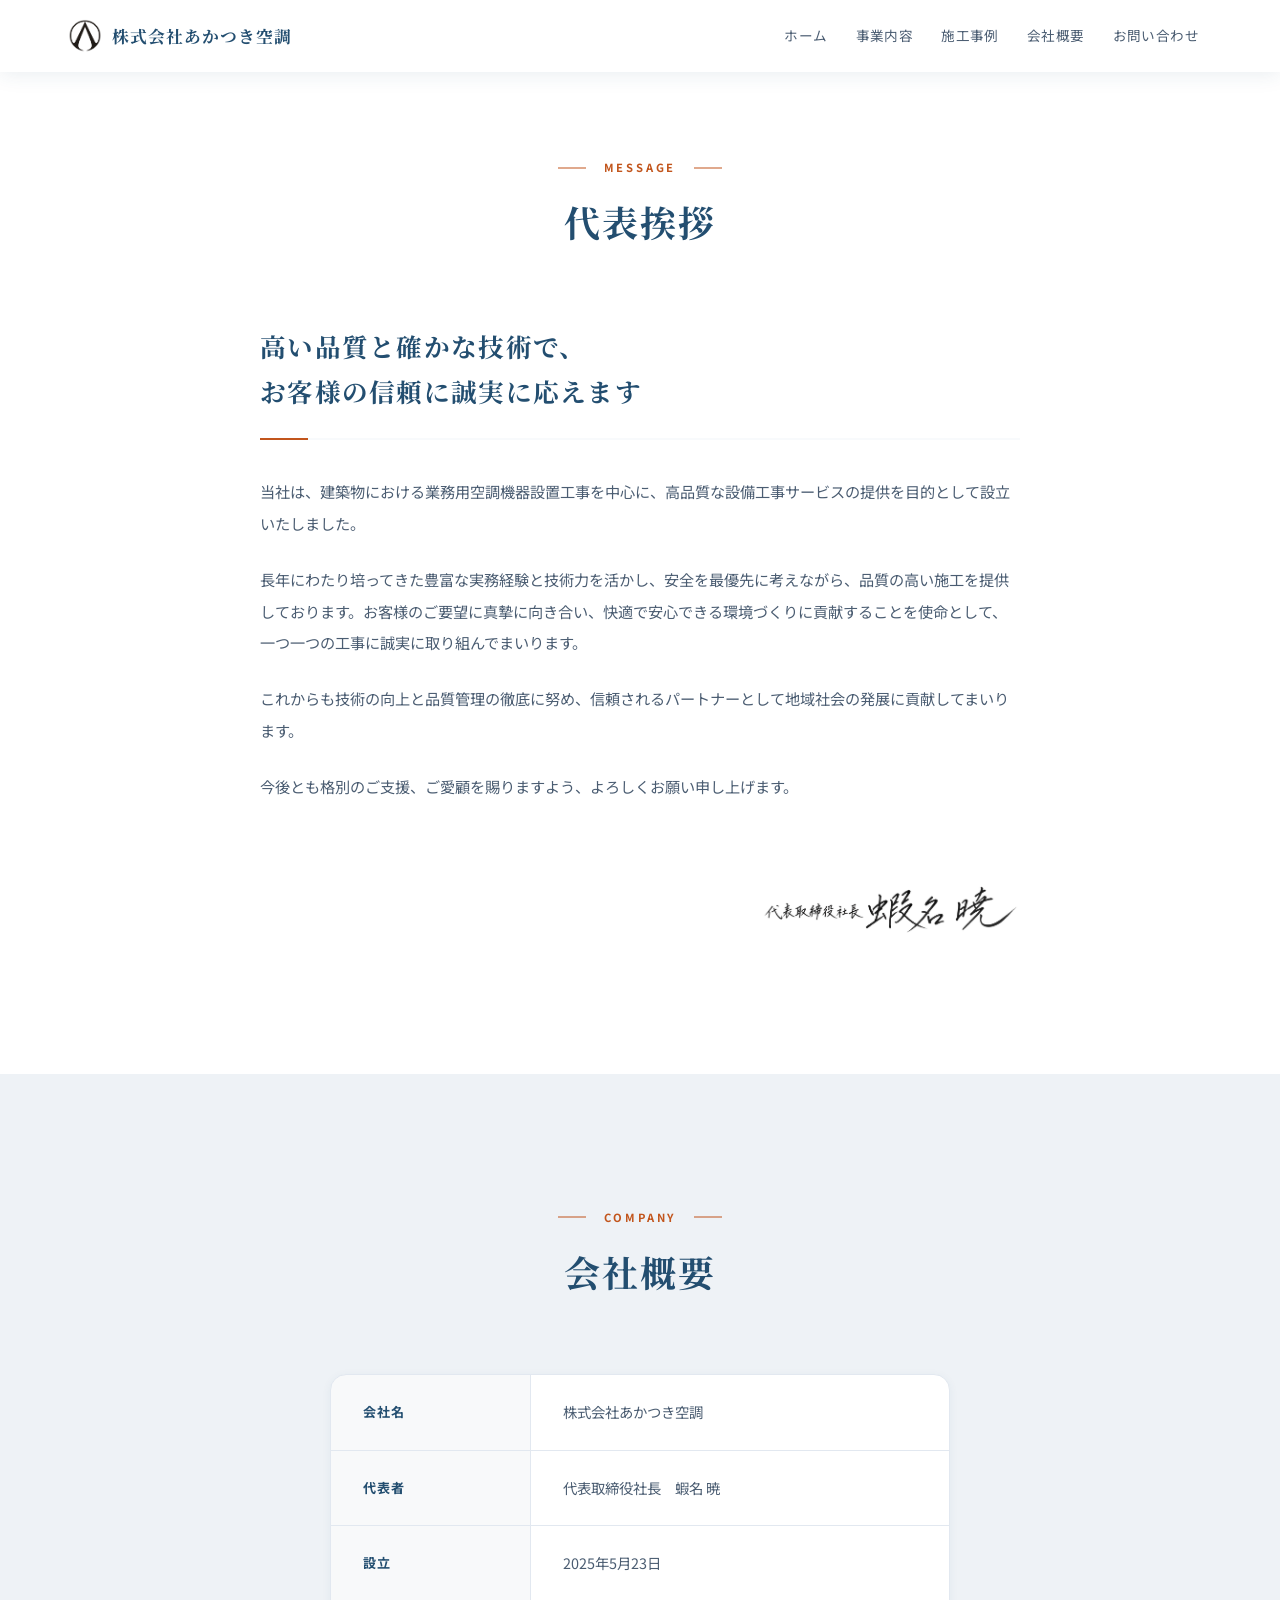
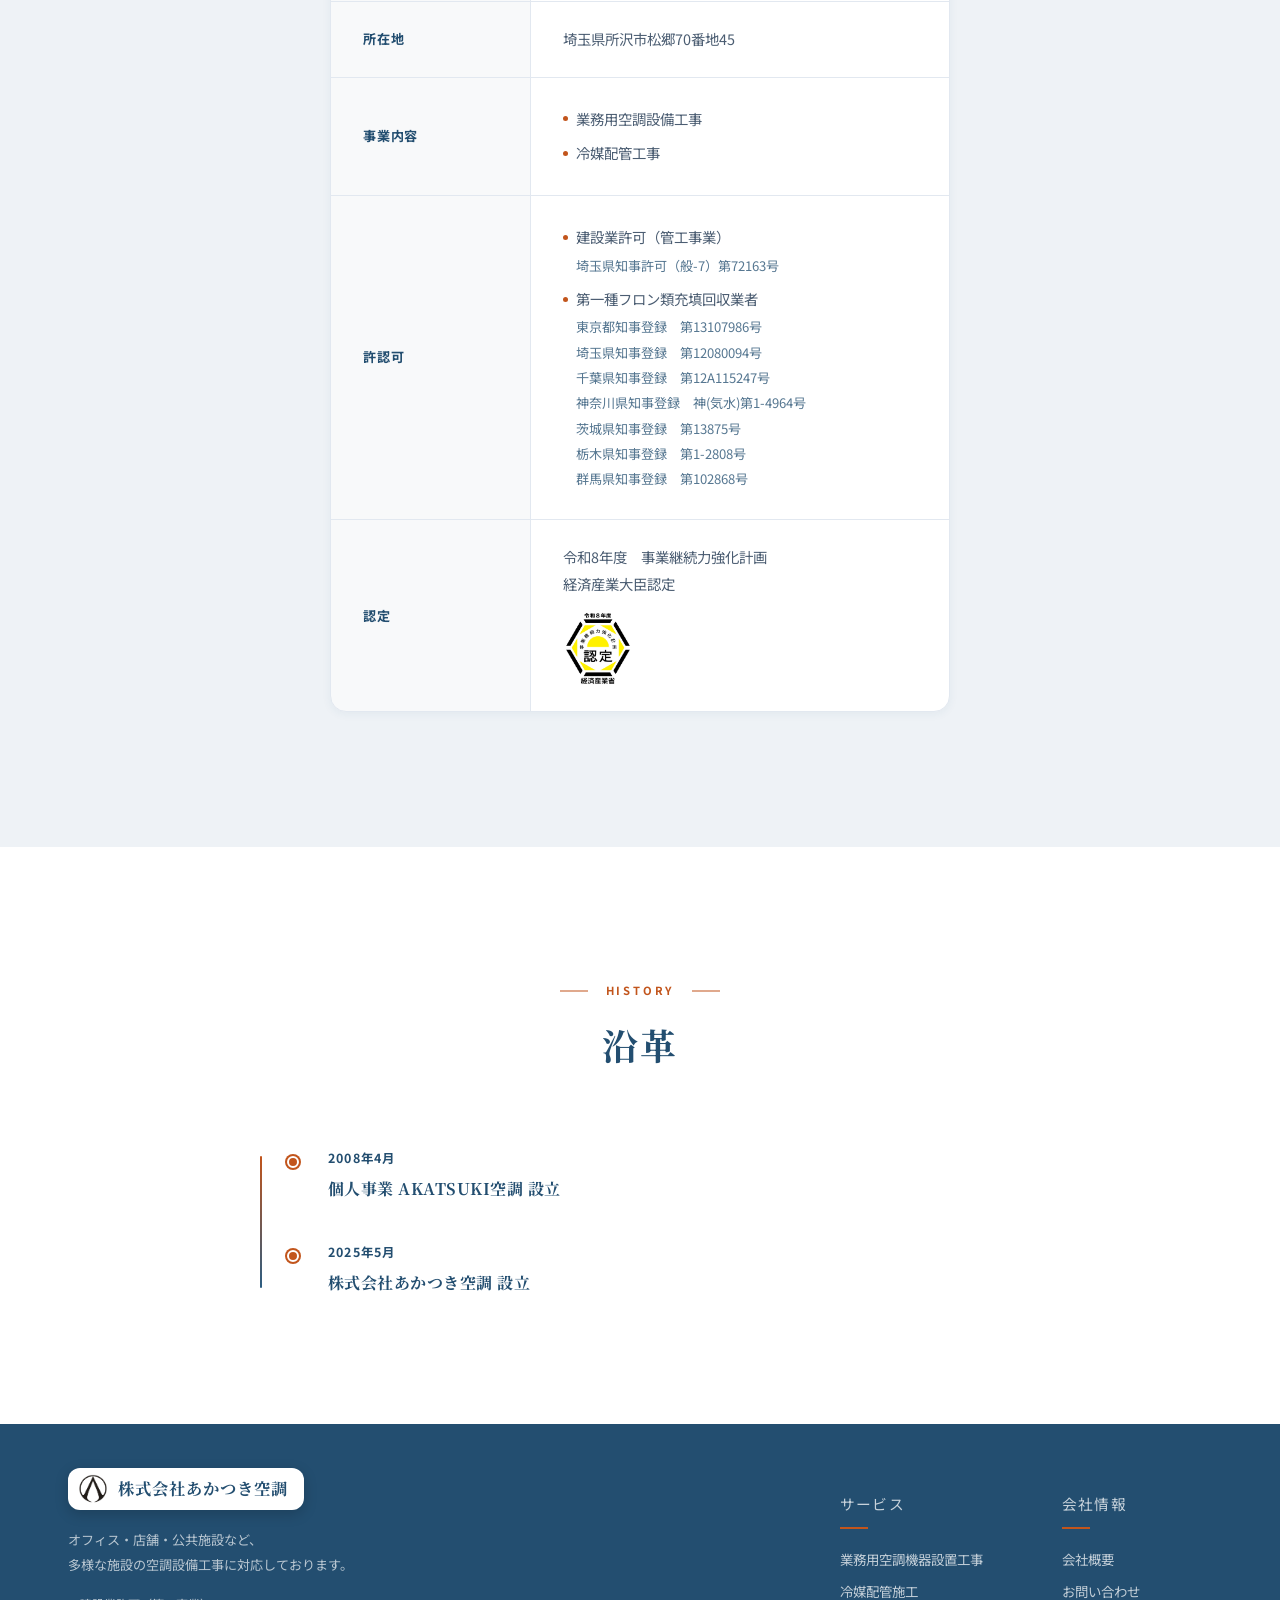
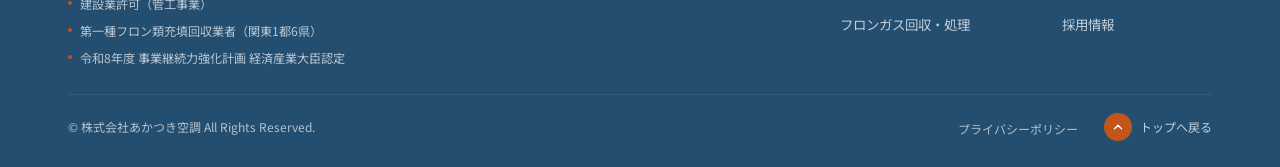
==== commit dfb4d969: "施工事例テナント画像追加・カテゴリラベル削除・フロン登録番号を1都6県分に更新 Co-Authored-By: Claude Opus 5.5 <noreply@anthropic.com>" ====
--- a/about.html
+++ b/about.html
@@ -391,8 +391,13 @@
                                         <li>
                                             <span>
                                                 第一種フロン類充填回収業者
+                                                <span class="company__license-sub">東京都知事登録　第13107986号</span>
                                                 <span class="company__license-sub">埼玉県知事登録　第12080094号</span>
-                                                <span class="company__license-sub">東京都知事登録　第13107986号</span>
+                                                <span class="company__license-sub">千葉県知事登録　第12A115247号</span>
+                                                <span class="company__license-sub">神奈川県知事登録　神(気水)第1-4964号</span>
+                                                <span class="company__license-sub">茨城県知事登録　第13875号</span>
+                                                <span class="company__license-sub">栃木県知事登録　第1-2808号</span>
+                                                <span class="company__license-sub">群馬県知事登録　第102868号</span>
                                             </span>
                                         </li>
                                     </ul>
@@ -450,7 +455,7 @@
                     <p class="footer__desc">オフィス・店舗・公共施設など、<br>多様な施設の空調設備工事に対応しております。</p>
                     <ul class="footer__license-list">
                         <li>建設業許可（管工事業）</li>
-                        <li>第一種フロン類充填回収業者（東京都・埼玉県）</li>
+                        <li>第一種フロン類充填回収業者（関東1都6県）</li>
                         <li>令和8年度 事業継続力強化計画 経済産業大臣認定</li>
                     </ul>
                 </div>
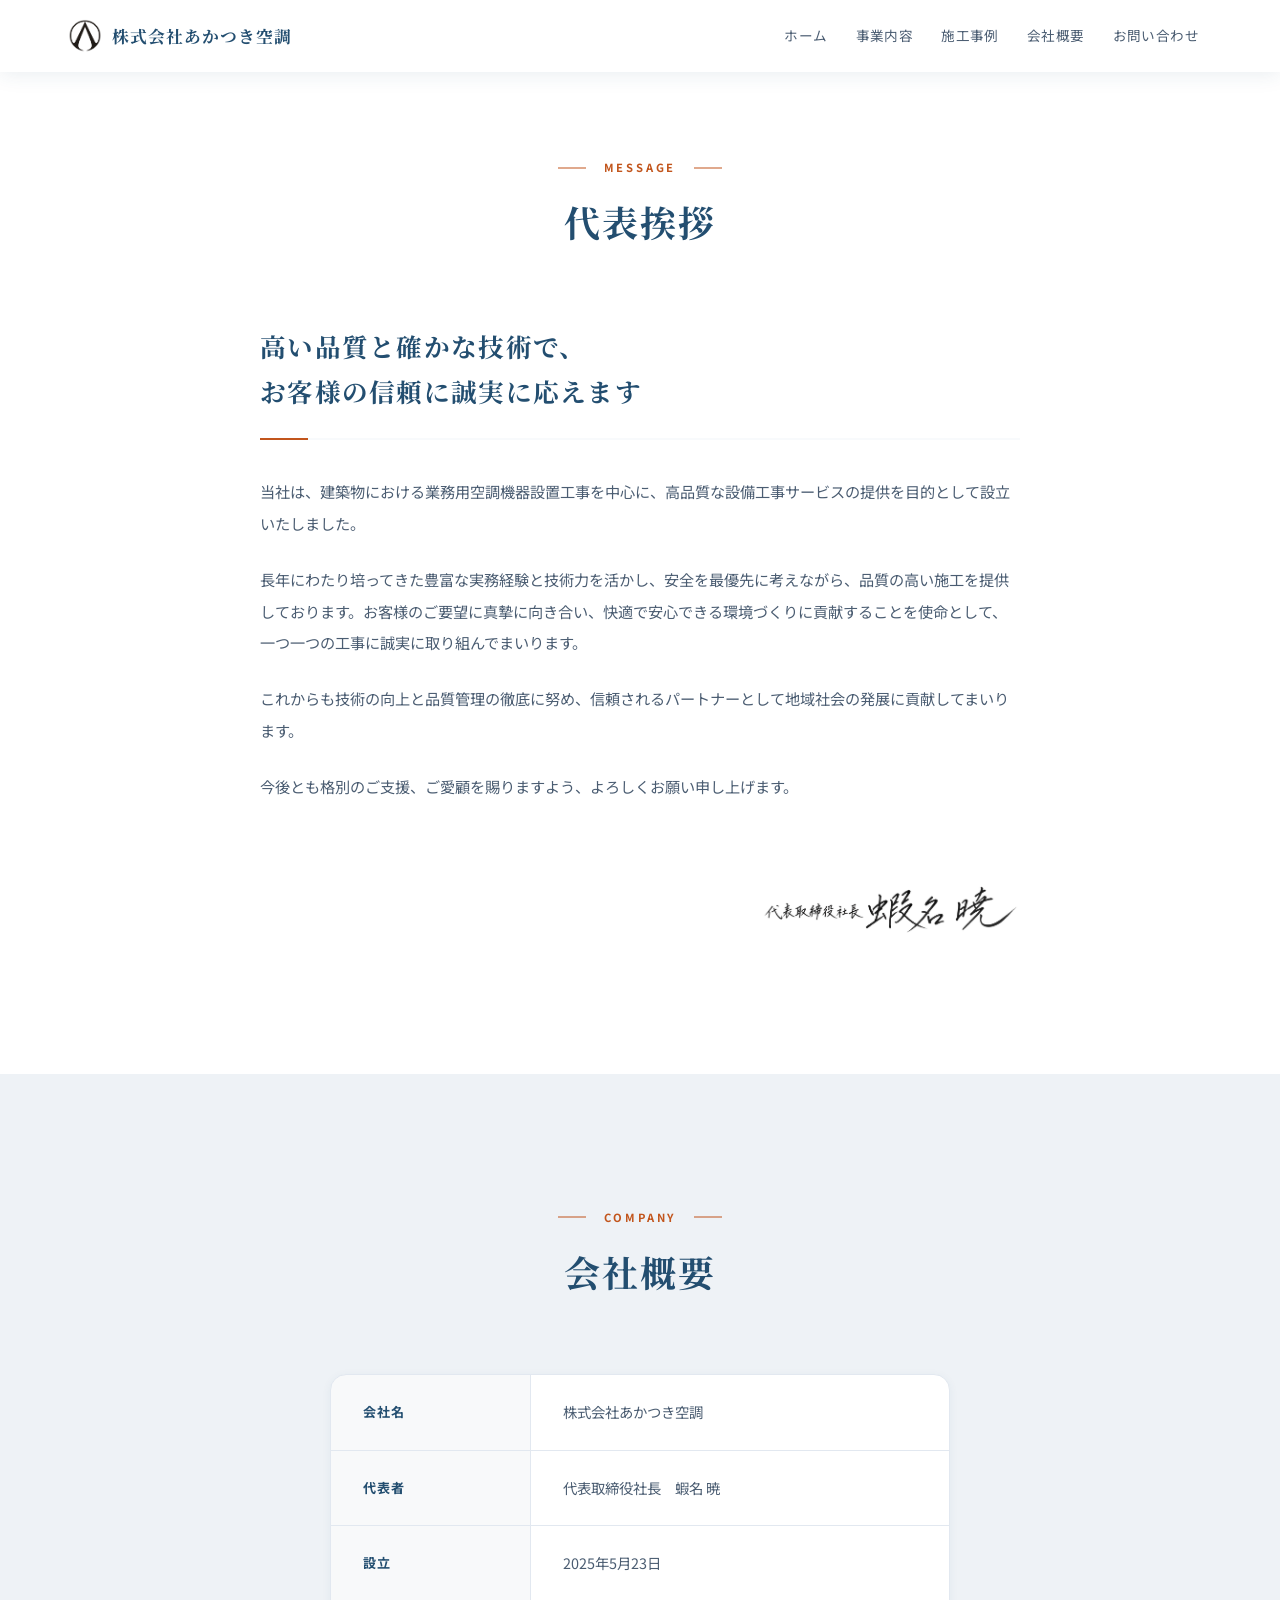
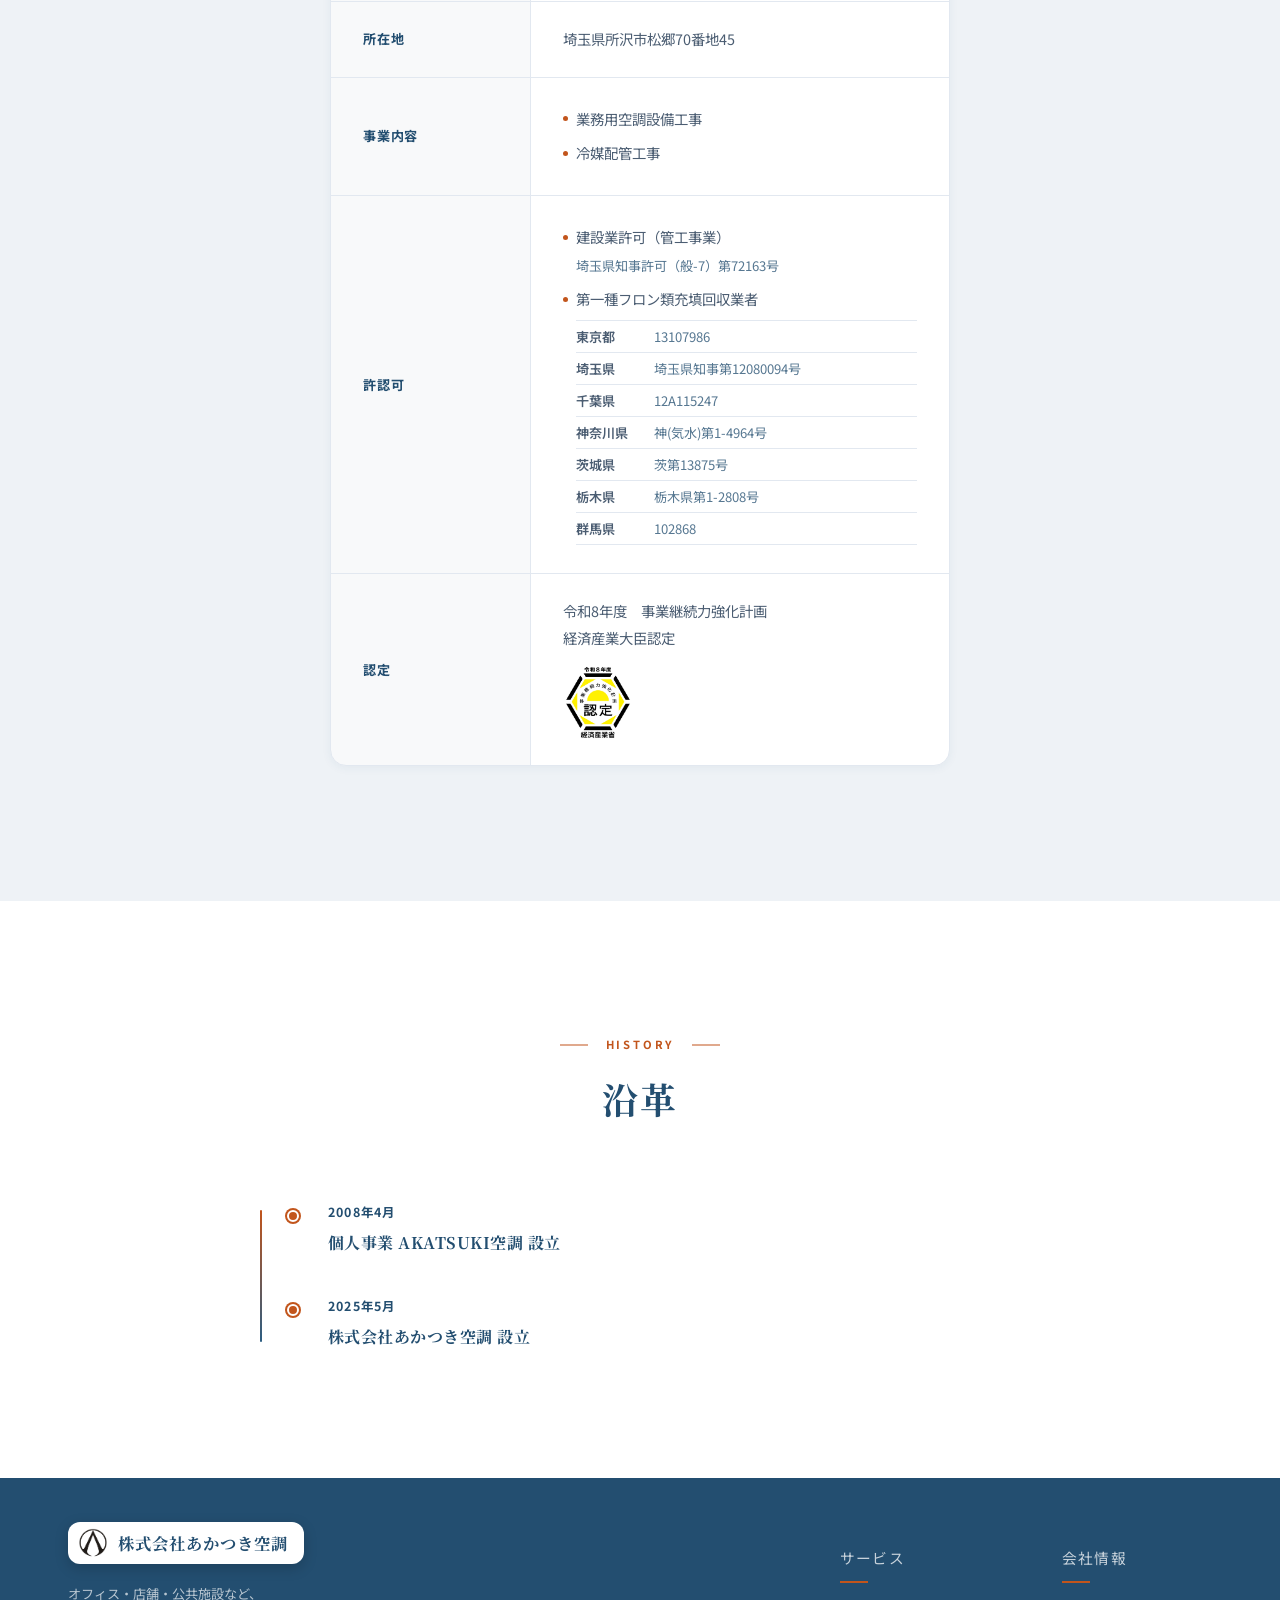
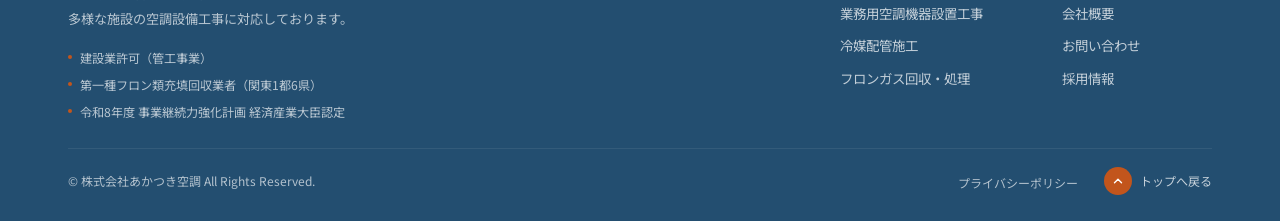
==== commit 71398f61: "フロン類充填回収業者の登録番号を各県の正式表記に修正し、一覧表示を整形 Co-Authored-By: Claude Opus 5.5 <noreply@anthropic.com>" ====
--- a/about.html
+++ b/about.html
@@ -184,6 +184,31 @@
             margin-top: 1px;
         }
 
+        .company__license-body { flex: 1; min-width: 0; }
+        .company__license-regs {
+            margin: 8px 0 0;
+            border-top: 1px solid var(--border);
+            font-size: .82rem;
+            line-height: 1.6;
+        }
+        .company__license-regs div {
+            display: grid;
+            grid-template-columns: 5em 1fr;
+            gap: 12px;
+            padding: 5px 0;
+            border-bottom: 1px solid var(--border);
+        }
+        .company__license-regs dt {
+            color: var(--text-2);
+            font-weight: 600;
+        }
+        .company__license-regs dd {
+            margin: 0;
+            color: var(--gray);
+            font-variant-numeric: tabular-nums;
+            overflow-wrap: anywhere;
+        }
+
         /* ========== History (沿革) ========== */
         .history {
             padding: 128px 0;
@@ -271,6 +296,8 @@
             .company__table th,
             .company__table td { padding: 14px 16px; }
             .company__table th { width: 100px; font-size: .75rem; }
+            .company__license-regs { font-size: .78rem; }
+            .company__license-regs div { grid-template-columns: 4.5em 1fr; gap: 8px; }
         }
     </style>
 </head>
@@ -389,16 +416,18 @@
                                             </span>
                                         </li>
                                         <li>
-                                            <span>
+                                            <div class="company__license-body">
                                                 第一種フロン類充填回収業者
-                                                <span class="company__license-sub">東京都知事登録　第13107986号</span>
-                                                <span class="company__license-sub">埼玉県知事登録　第12080094号</span>
-                                                <span class="company__license-sub">千葉県知事登録　第12A115247号</span>
-                                                <span class="company__license-sub">神奈川県知事登録　神(気水)第1-4964号</span>
-                                                <span class="company__license-sub">茨城県知事登録　第13875号</span>
-                                                <span class="company__license-sub">栃木県知事登録　第1-2808号</span>
-                                                <span class="company__license-sub">群馬県知事登録　第102868号</span>
-                                            </span>
+                                                <dl class="company__license-regs">
+                                                    <div><dt>東京都</dt><dd>13107986</dd></div>
+                                                    <div><dt>埼玉県</dt><dd>埼玉県知事第12080094号</dd></div>
+                                                    <div><dt>千葉県</dt><dd>12A115247</dd></div>
+                                                    <div><dt>神奈川県</dt><dd>神(気水)第1-4964号</dd></div>
+                                                    <div><dt>茨城県</dt><dd>茨第13875号</dd></div>
+                                                    <div><dt>栃木県</dt><dd>栃木県第1-2808号</dd></div>
+                                                    <div><dt>群馬県</dt><dd>102868</dd></div>
+                                                </dl>
+                                            </div>
                                         </li>
                                     </ul>
                                 </td>
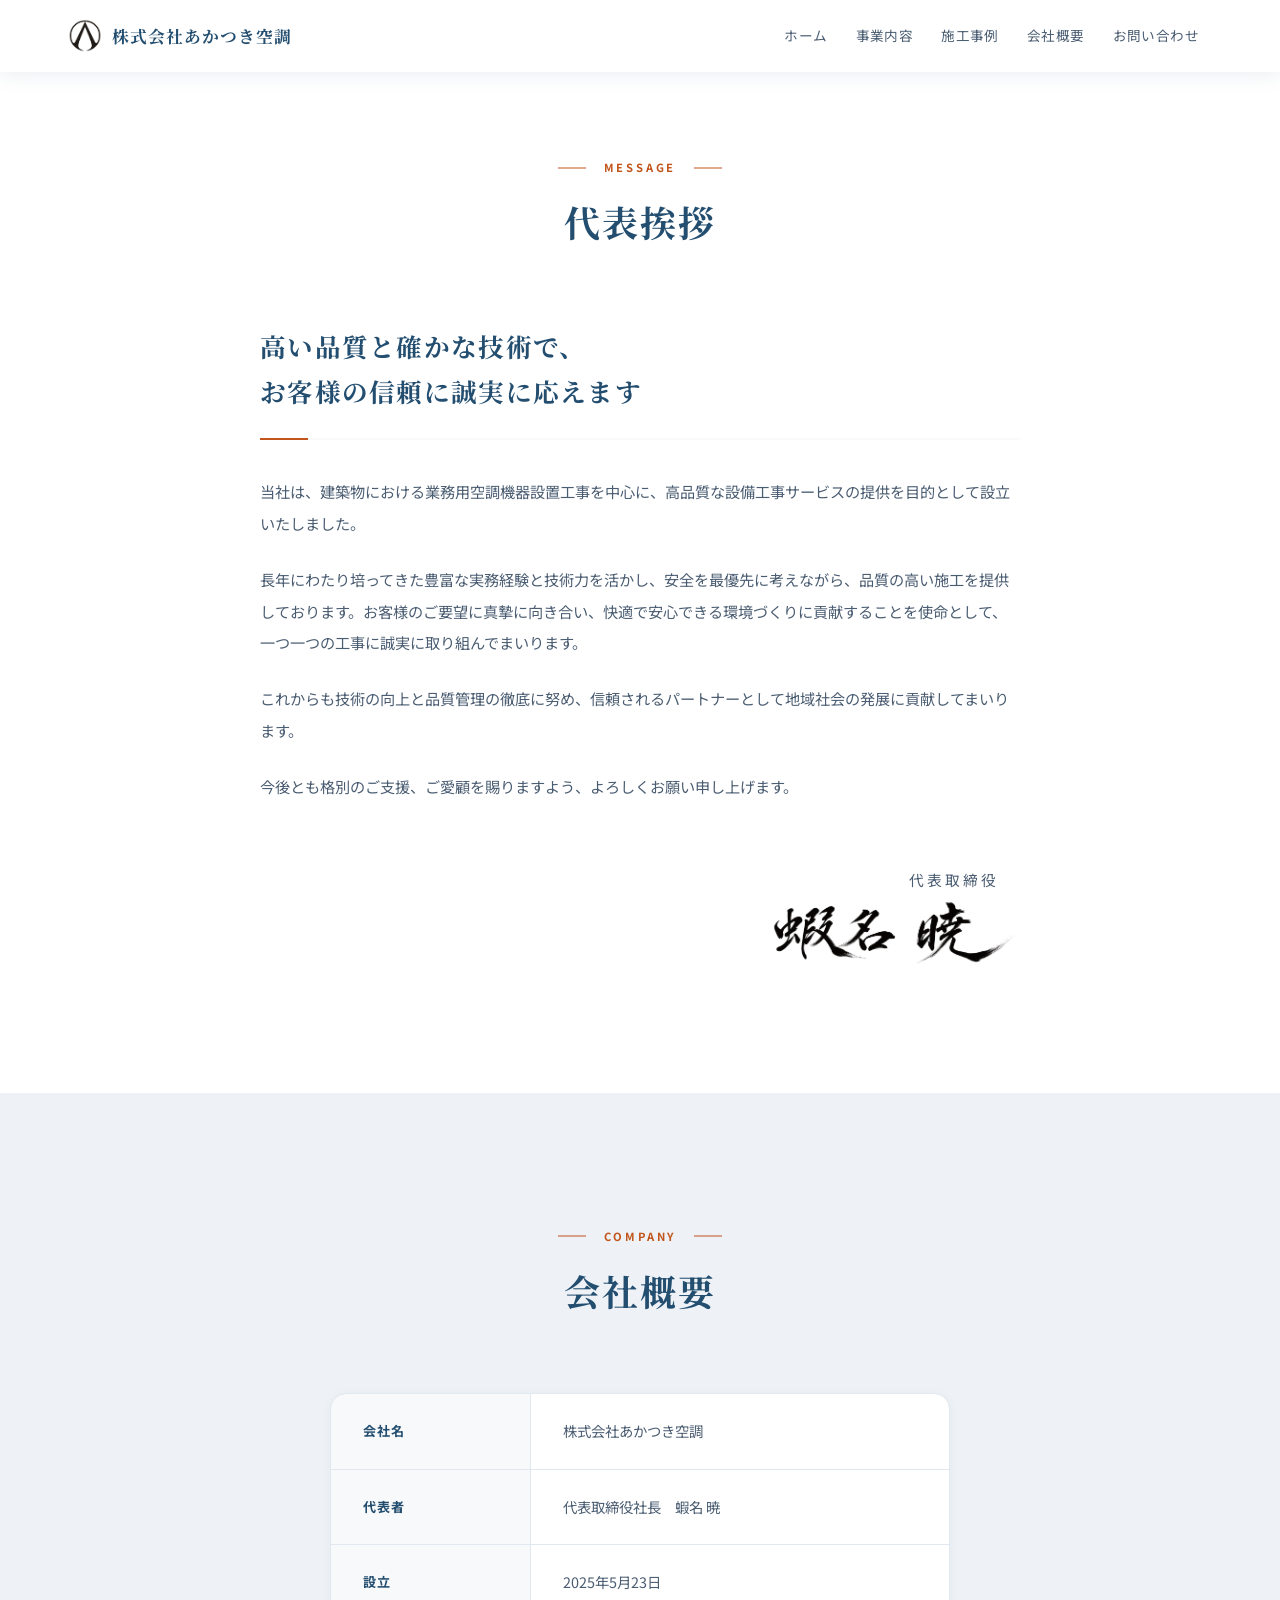
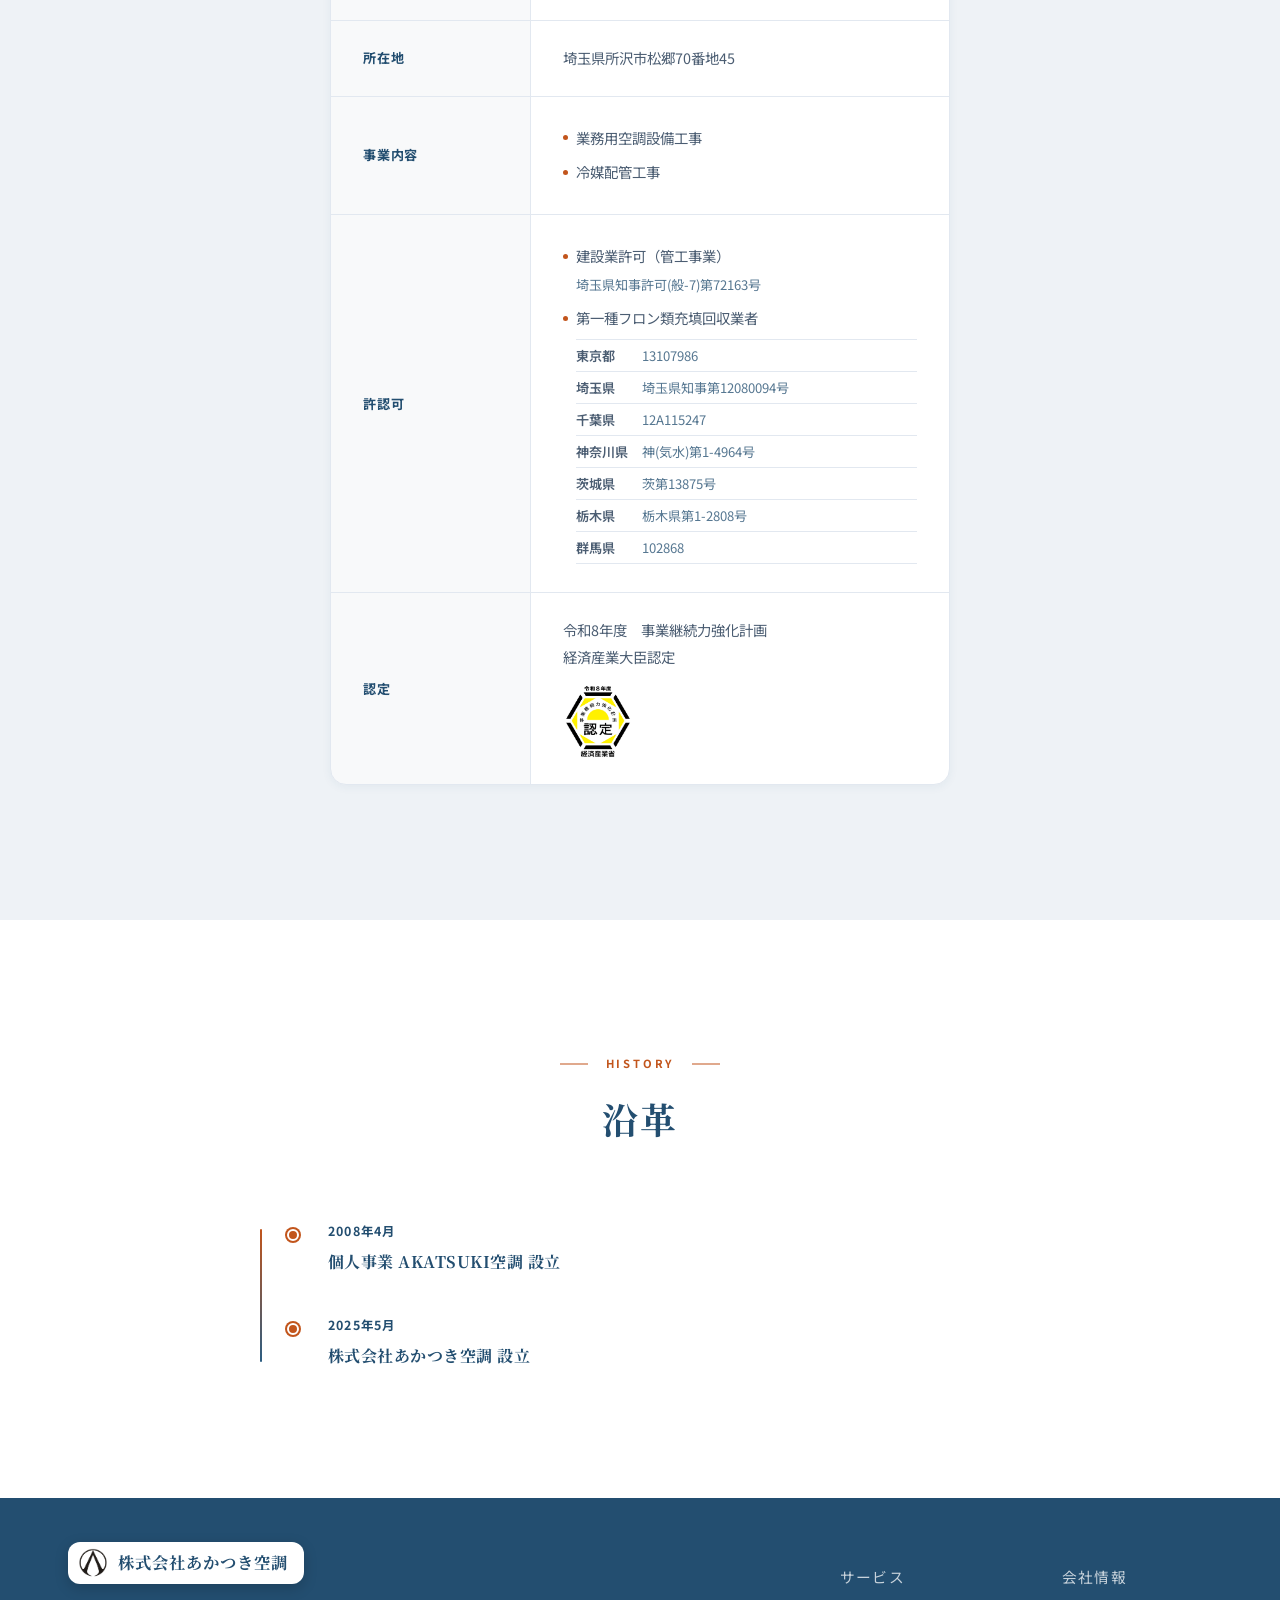
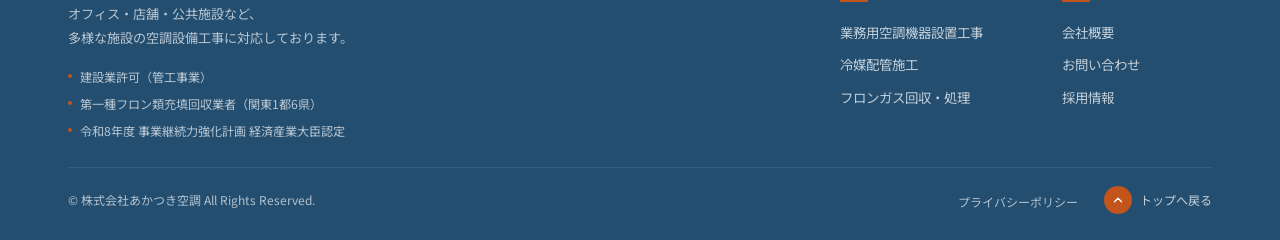
==== commit 68d13698: "代表サインを新画像に差し替え・肩書き追加、登録番号一覧の幅調整、お知らせ/サイトマップ日付を10/3に更新 Co-Authored-By: Claude Opus 5.5 <noreply@anthr" ====
--- a/about.html
+++ b/about.html
@@ -86,6 +86,13 @@
             align-items: flex-end;
             text-align: right;
         }
+        .message__sign-title {
+            /* 筆の払いより少し内側に寄せ、上側の余白ぶん詰めてサインに近づける */
+            margin: 0 calc(24px - .2em) -6px 0;
+            font-size: .92rem;
+            color: var(--text-2);
+            letter-spacing: .2em;
+        }
         .message__sign-img {
             width: 260px;
             max-width: 60%;
@@ -186,19 +193,21 @@
 
         .company__license-body { flex: 1; min-width: 0; }
         .company__license-regs {
+            display: grid;
+            grid-template-columns: max-content 1fr;
             margin: 8px 0 0;
             border-top: 1px solid var(--border);
             font-size: .82rem;
             line-height: 1.6;
         }
-        .company__license-regs div {
-            display: grid;
-            grid-template-columns: 5em 1fr;
-            gap: 12px;
+        .company__license-regs div { display: contents; }
+        .company__license-regs dt,
+        .company__license-regs dd {
             padding: 5px 0;
             border-bottom: 1px solid var(--border);
         }
         .company__license-regs dt {
+            padding-right: 14px;
             color: var(--text-2);
             font-weight: 600;
         }
@@ -206,7 +215,7 @@
             margin: 0;
             color: var(--gray);
             font-variant-numeric: tabular-nums;
-            overflow-wrap: anywhere;
+            white-space: nowrap;
         }
 
         /* ========== History (沿革) ========== */
@@ -295,9 +304,12 @@
         @media (max-width: 480px) {
             .company__table th,
             .company__table td { padding: 14px 16px; }
-            .company__table th { width: 100px; font-size: .75rem; }
-            .company__license-regs { font-size: .78rem; }
-            .company__license-regs div { grid-template-columns: 4.5em 1fr; gap: 8px; }
+            .company__table th { width: 84px; font-size: .75rem; }
+            .company__license-regs {
+                margin-left: -13px;
+                font-size: .76rem;
+            }
+            .company__license-regs dt { padding-right: 10px; }
         }
     </style>
 </head>
@@ -363,7 +375,8 @@
                         今後とも格別のご支援、ご愛顧を賜りますよう、よろしくお願い申し上げます。
                     </p>
                     <div class="message__sign">
-                        <img src="images/サイン.jpg" alt="代表取締役社長 蝦名 暁" class="message__sign-img">
+                        <p class="message__sign-title">代表取締役</p>
+                        <img src="images/新サイン.jpg" alt="蝦名 暁" class="message__sign-img">
                     </div>
                 </div>
             </div>
@@ -412,7 +425,7 @@
                                         <li>
                                             <span>
                                                 建設業許可（管工事業）
-                                                <span class="company__license-sub">埼玉県知事許可（般-7）第72163号</span>
+                                                <span class="company__license-sub">埼玉県知事許可(般-7)第72163号</span>
                                             </span>
                                         </li>
                                         <li>
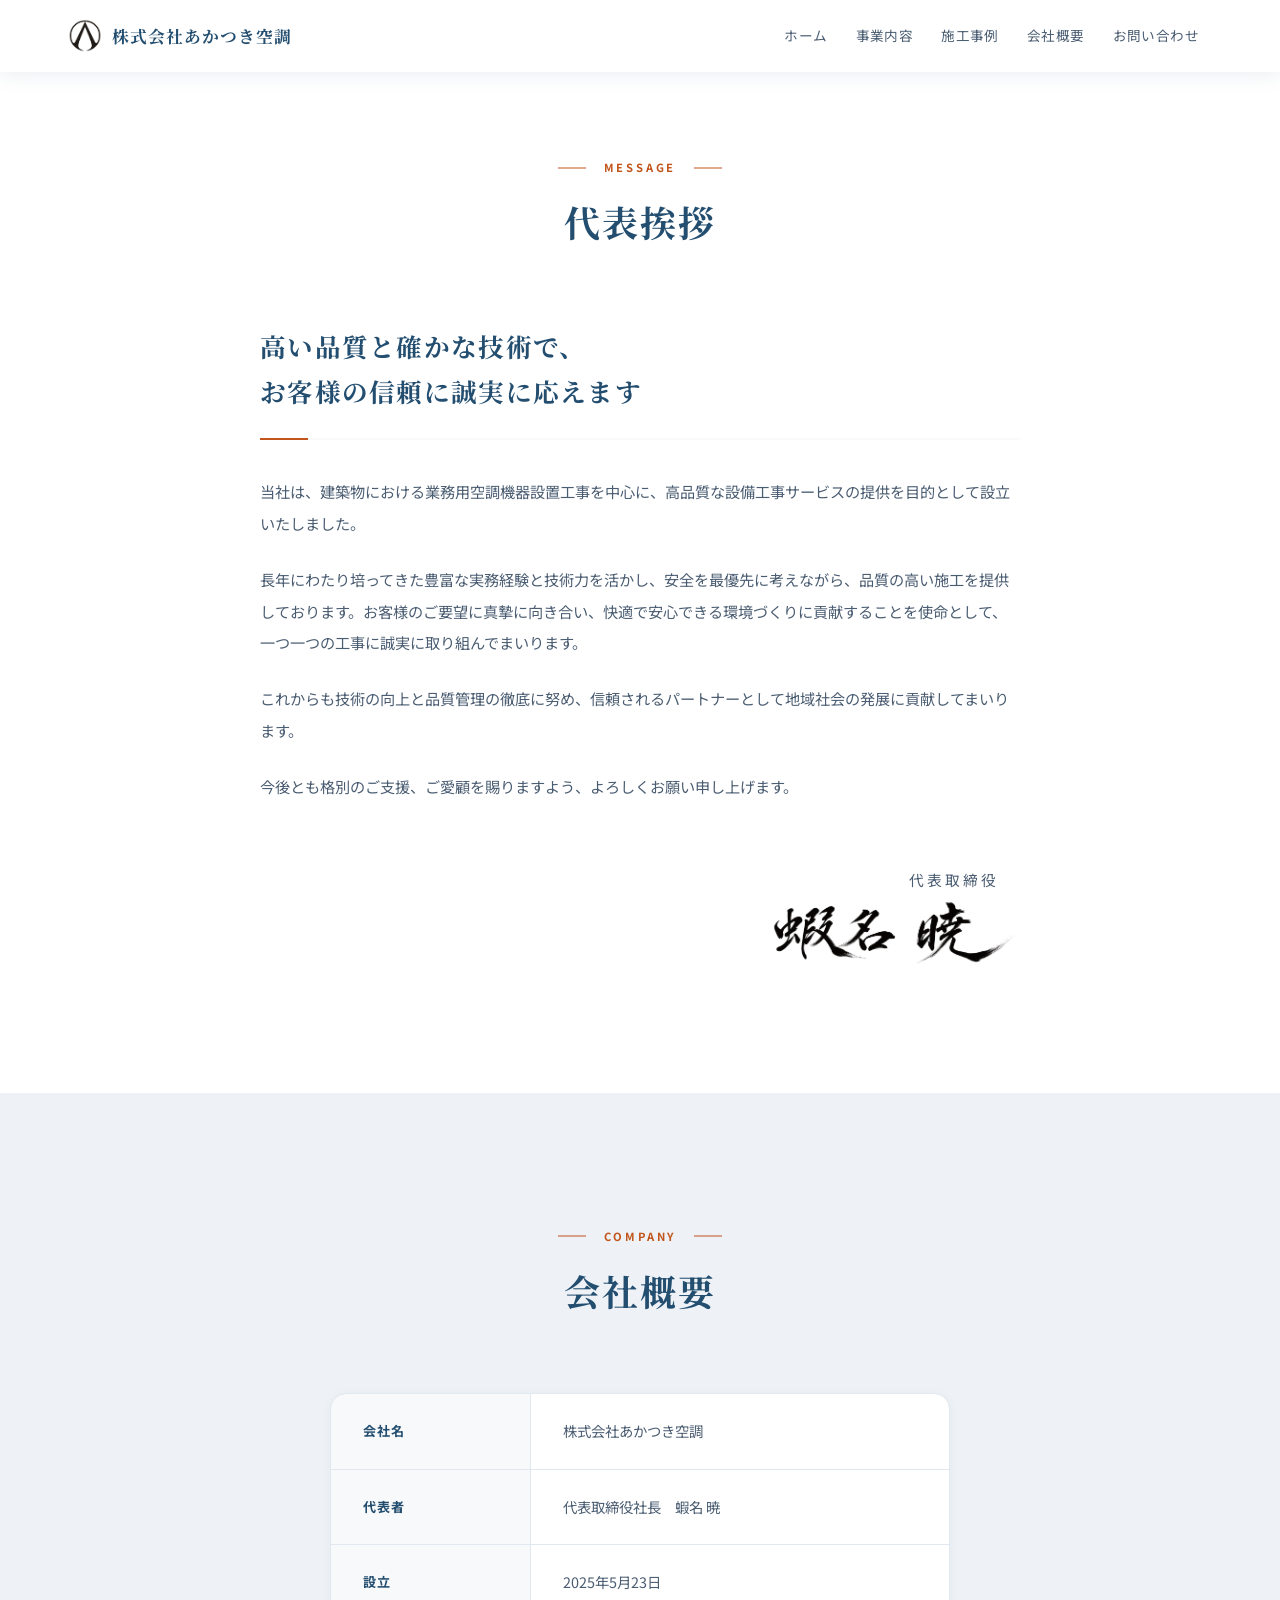
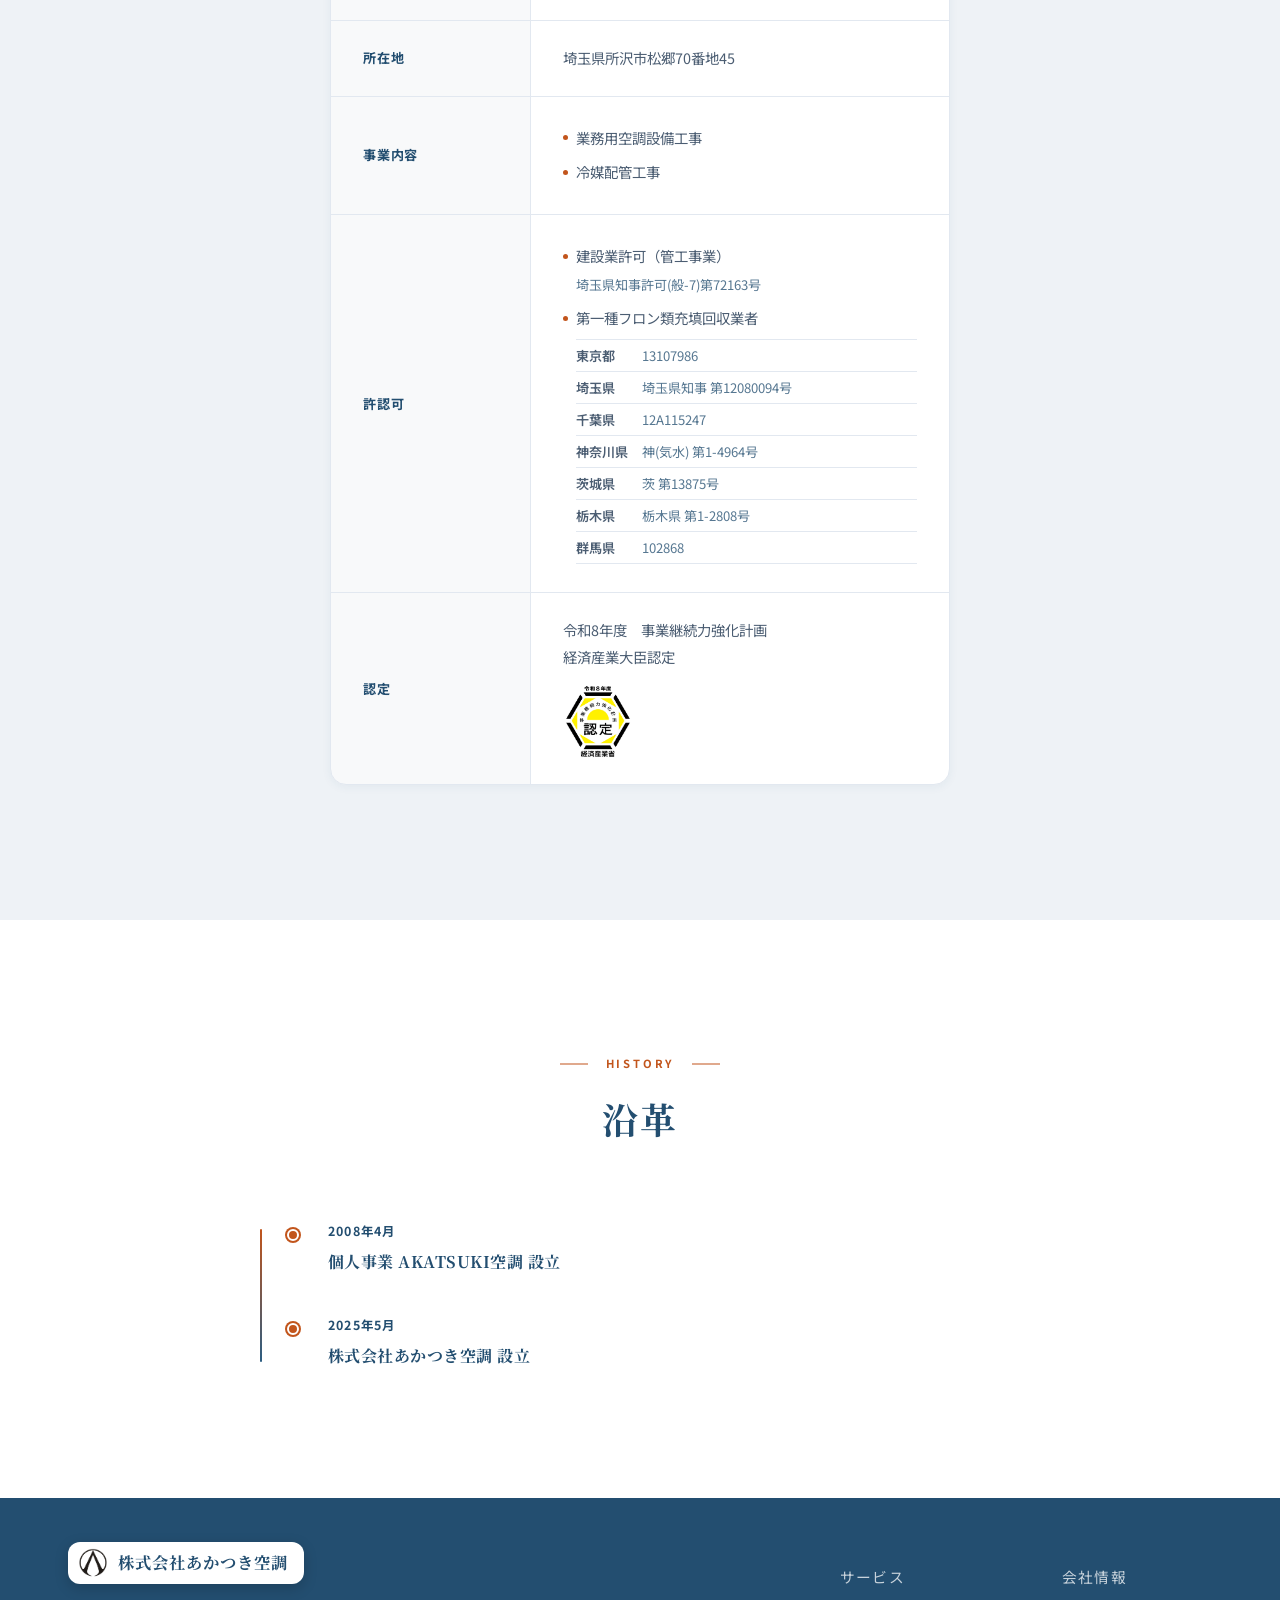
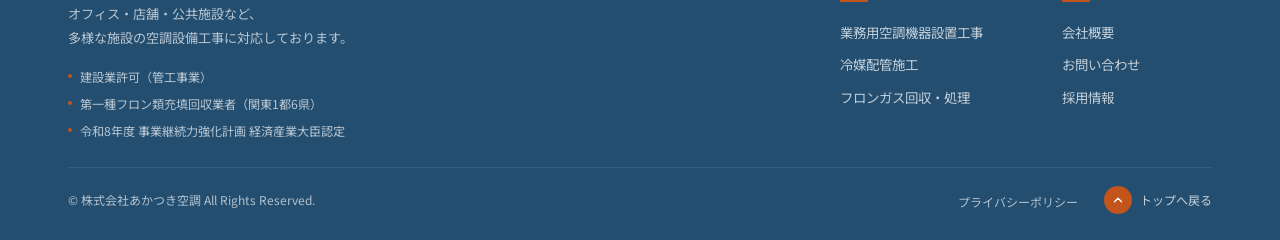
==== commit c60f0ae4: "フロン類充填回収業者の登録番号表記に半角スペースを追加 Co-Authored-By: Claude Opus 5.5 <noreply@anthropic.com>" ====
--- a/about.html
+++ b/about.html
@@ -433,11 +433,11 @@
                                                 第一種フロン類充填回収業者
                                                 <dl class="company__license-regs">
                                                     <div><dt>東京都</dt><dd>13107986</dd></div>
-                                                    <div><dt>埼玉県</dt><dd>埼玉県知事第12080094号</dd></div>
+                                                    <div><dt>埼玉県</dt><dd>埼玉県知事 第12080094号</dd></div>
                                                     <div><dt>千葉県</dt><dd>12A115247</dd></div>
-                                                    <div><dt>神奈川県</dt><dd>神(気水)第1-4964号</dd></div>
-                                                    <div><dt>茨城県</dt><dd>茨第13875号</dd></div>
-                                                    <div><dt>栃木県</dt><dd>栃木県第1-2808号</dd></div>
+                                                    <div><dt>神奈川県</dt><dd>神(気水) 第1-4964号</dd></div>
+                                                    <div><dt>茨城県</dt><dd>茨 第13875号</dd></div>
+                                                    <div><dt>栃木県</dt><dd>栃木県 第1-2808号</dd></div>
                                                     <div><dt>群馬県</dt><dd>102868</dd></div>
                                                 </dl>
                                             </div>
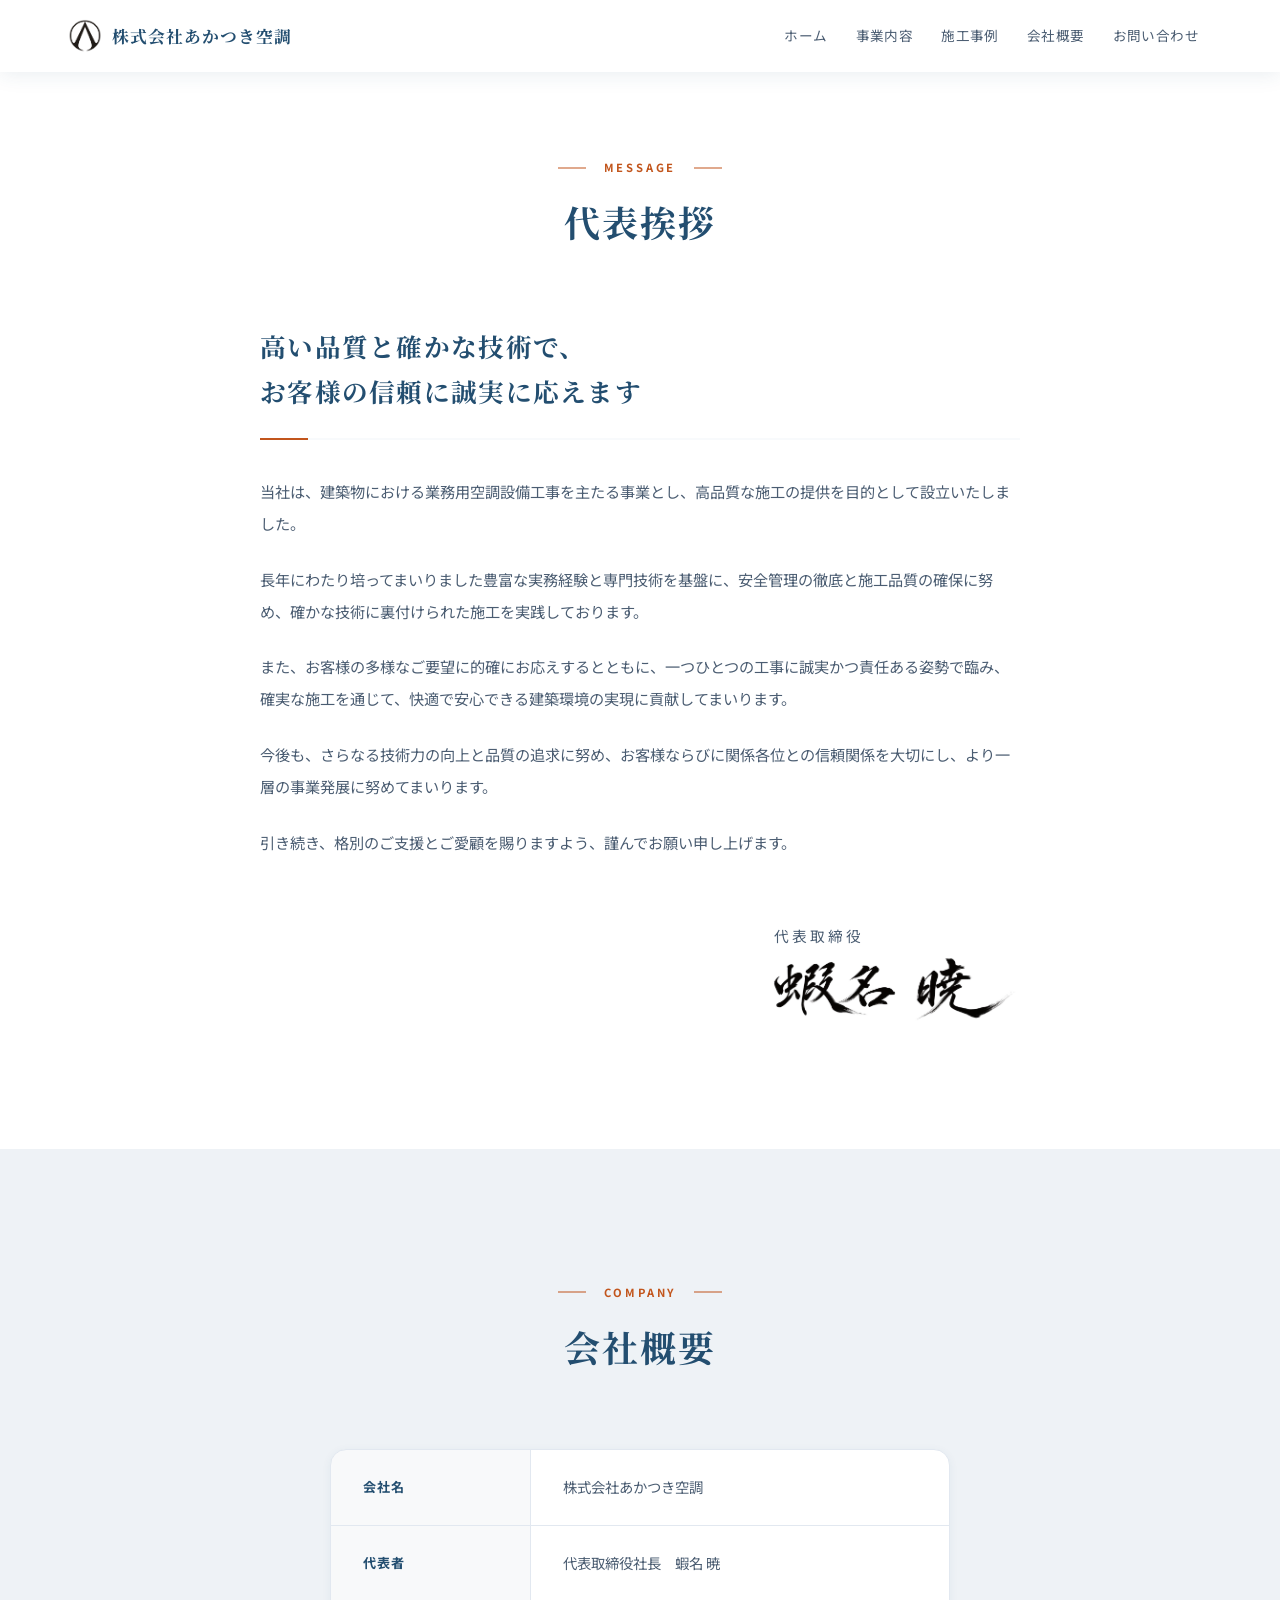
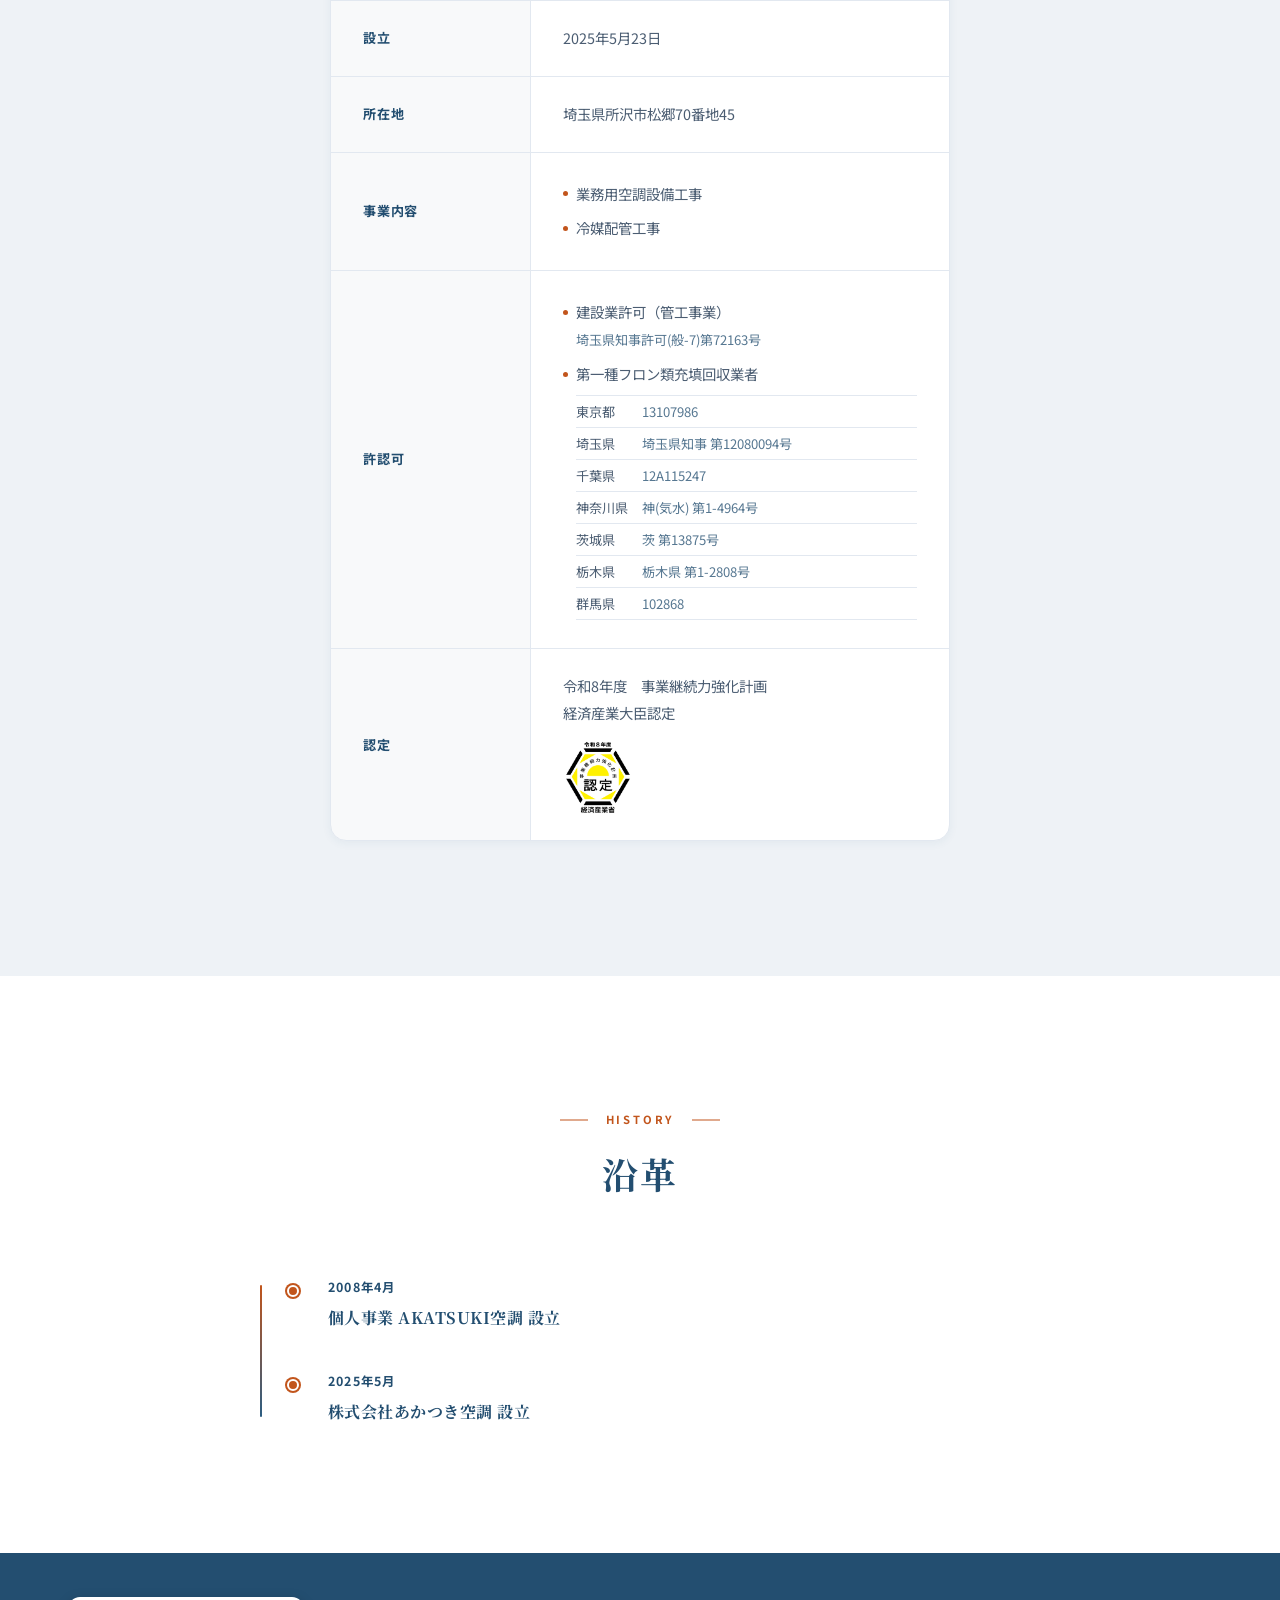
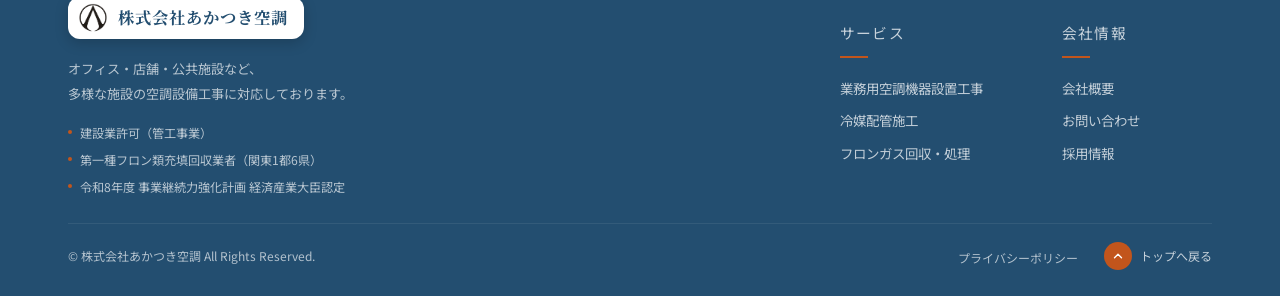
==== commit 004f8e78: "代表挨拶の文面更新・肩書き位置調整、登録番号一覧の県名を通常太さに、フロンページの文言修正 Co-Authored-By: Claude Opus 5.5 <noreply@anthropic.com" ====
--- a/about.html
+++ b/about.html
@@ -80,22 +80,21 @@
             margin-bottom: 24px;
         }
         .message__sign {
-            margin-top: 64px;
-            display: flex;
-            flex-direction: column;
-            align-items: flex-end;
-            text-align: right;
+            width: 260px;
+            max-width: 60%;
+            margin: 64px 0 0 auto;
         }
         .message__sign-title {
-            /* 筆の払いより少し内側に寄せ、上側の余白ぶん詰めてサインに近づける */
-            margin: 0 calc(24px - .2em) -6px 0;
+            /* 画像左の余白ぶん(幅の5.5%)内側に寄せて「蝦」の書き出しに揃え、上側の余白ぶん詰めてサインに近づける */
+            margin: 0 0 -6px;
+            padding-left: 5.5%;
             font-size: .92rem;
             color: var(--text-2);
             letter-spacing: .2em;
         }
         .message__sign-img {
-            width: 260px;
-            max-width: 60%;
+            display: block;
+            width: 100%;
             height: auto;
             mix-blend-mode: multiply;
         }
@@ -209,7 +208,7 @@
         .company__license-regs dt {
             padding-right: 14px;
             color: var(--text-2);
-            font-weight: 600;
+            font-weight: 400;
         }
         .company__license-regs dd {
             margin: 0;
@@ -309,7 +308,7 @@
                 margin-left: -13px;
                 font-size: .76rem;
             }
-            .company__license-regs dt { padding-right: 10px; }
+            .company__license-regs dt { padding-left: 6px; padding-right: 10px; }
         }
     </style>
 </head>
@@ -363,16 +362,19 @@
                         お客様の信頼に誠実に応えます
                     </h2>
                     <p class="message__text">
-                        当社は、建築物における業務用空調機器設置工事を中心に、高品質な設備工事サービスの提供を目的として設立いたしました。
+                        当社は、建築物における業務用空調設備工事を主たる事業とし、高品質な施工の提供を目的として設立いたしました。
                     </p>
                     <p class="message__text">
-                        長年にわたり培ってきた豊富な実務経験と技術力を活かし、安全を最優先に考えながら、品質の高い施工を提供しております。お客様のご要望に真摯に向き合い、快適で安心できる環境づくりに貢献することを使命として、一つ一つの工事に誠実に取り組んでまいります。
+                        長年にわたり培ってまいりました豊富な実務経験と専門技術を基盤に、安全管理の徹底と施工品質の確保に努め、確かな技術に裏付けられた施工を実践しております。
                     </p>
                     <p class="message__text">
-                        これからも技術の向上と品質管理の徹底に努め、信頼されるパートナーとして地域社会の発展に貢献してまいります。
+                        また、お客様の多様なご要望に的確にお応えするとともに、一つひとつの工事に誠実かつ責任ある姿勢で臨み、確実な施工を通じて、快適で安心できる建築環境の実現に貢献してまいります。
                     </p>
                     <p class="message__text">
-                        今後とも格別のご支援、ご愛顧を賜りますよう、よろしくお願い申し上げます。
+                        今後も、さらなる技術力の向上と品質の追求に努め、お客様ならびに関係各位との信頼関係を大切にし、より一層の事業発展に努めてまいります。
+                    </p>
+                    <p class="message__text">
+                        引き続き、格別のご支援とご愛顧を賜りますよう、謹んでお願い申し上げます。
                     </p>
                     <div class="message__sign">
                         <p class="message__sign-title">代表取締役</p>
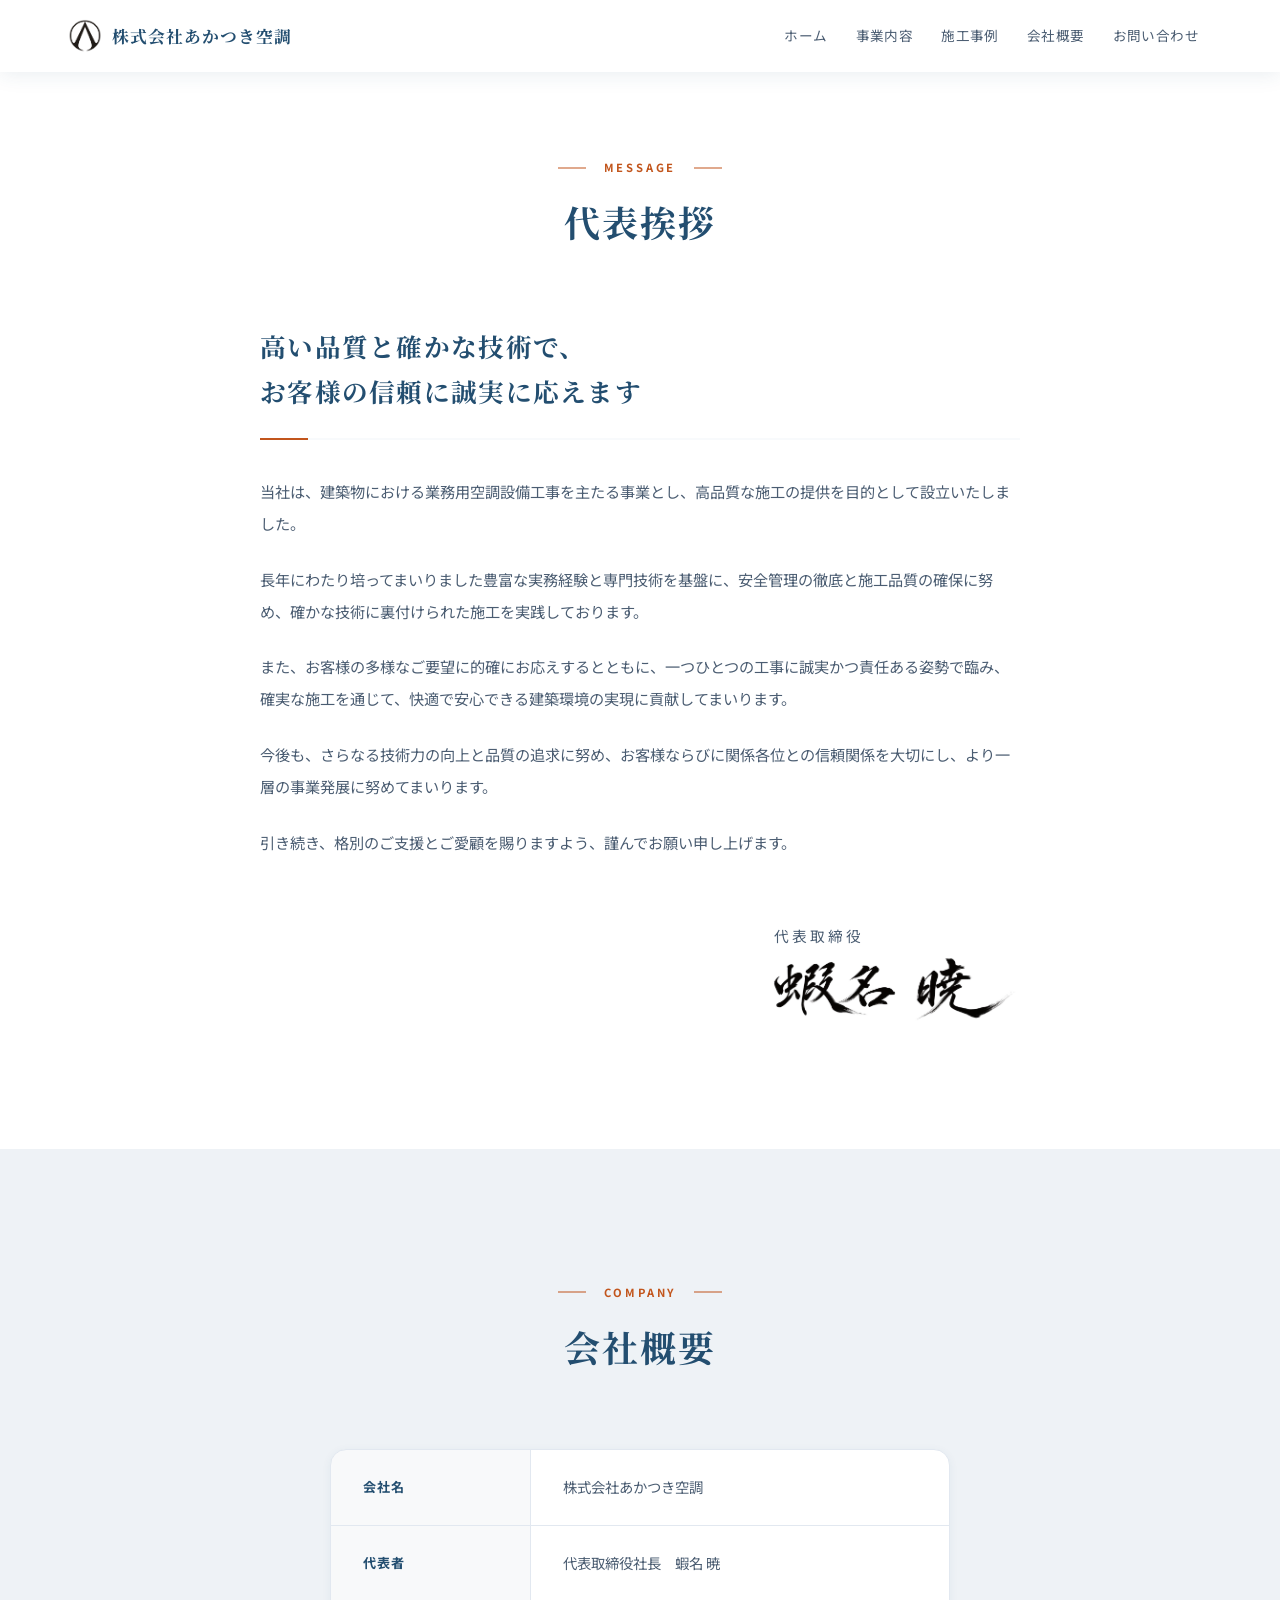
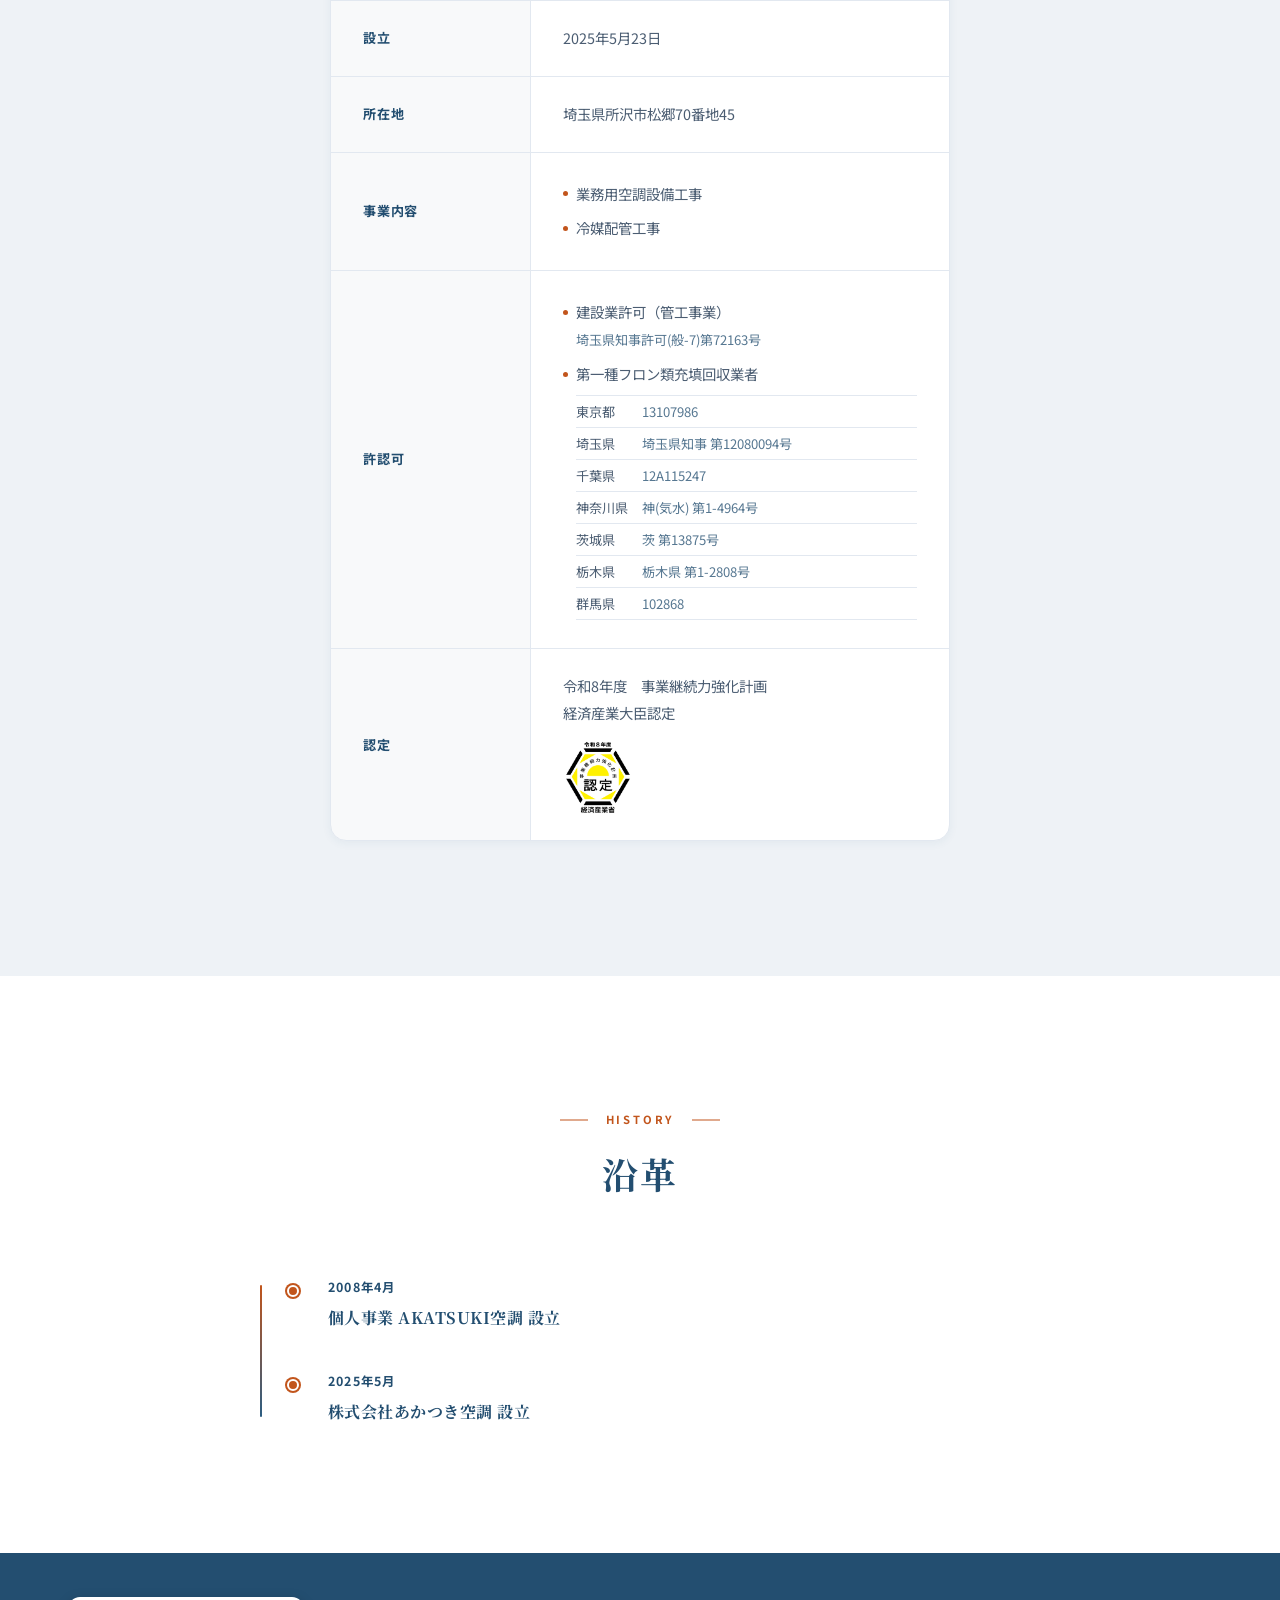
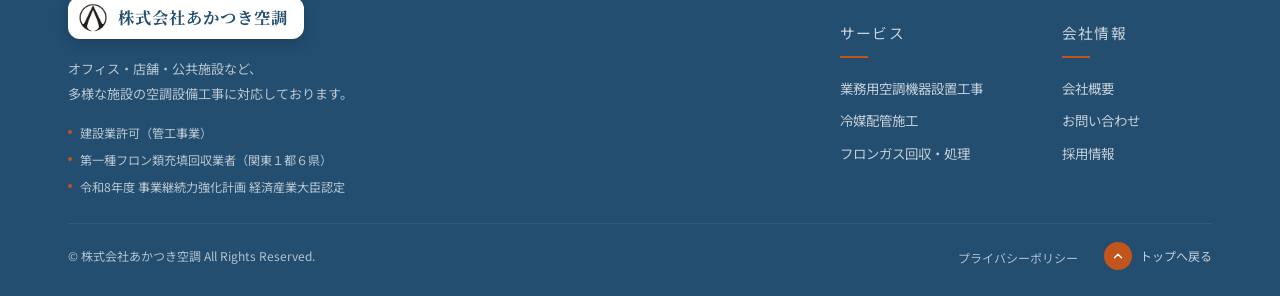
==== commit c81a29f8: "「関東１都６県」を全角表記に統一、オフィスビル施工事例の3枚目画像を削除 Co-Authored-By: Claude Opus 5.5 <noreply@anthropic.com>" ====
--- a/about.html
+++ b/about.html
@@ -499,7 +499,7 @@
                     <p class="footer__desc">オフィス・店舗・公共施設など、<br>多様な施設の空調設備工事に対応しております。</p>
                     <ul class="footer__license-list">
                         <li>建設業許可（管工事業）</li>
-                        <li>第一種フロン類充填回収業者（関東1都6県）</li>
+                        <li>第一種フロン類充填回収業者（関東１都６県）</li>
                         <li>令和8年度 事業継続力強化計画 経済産業大臣認定</li>
                     </ul>
                 </div>
